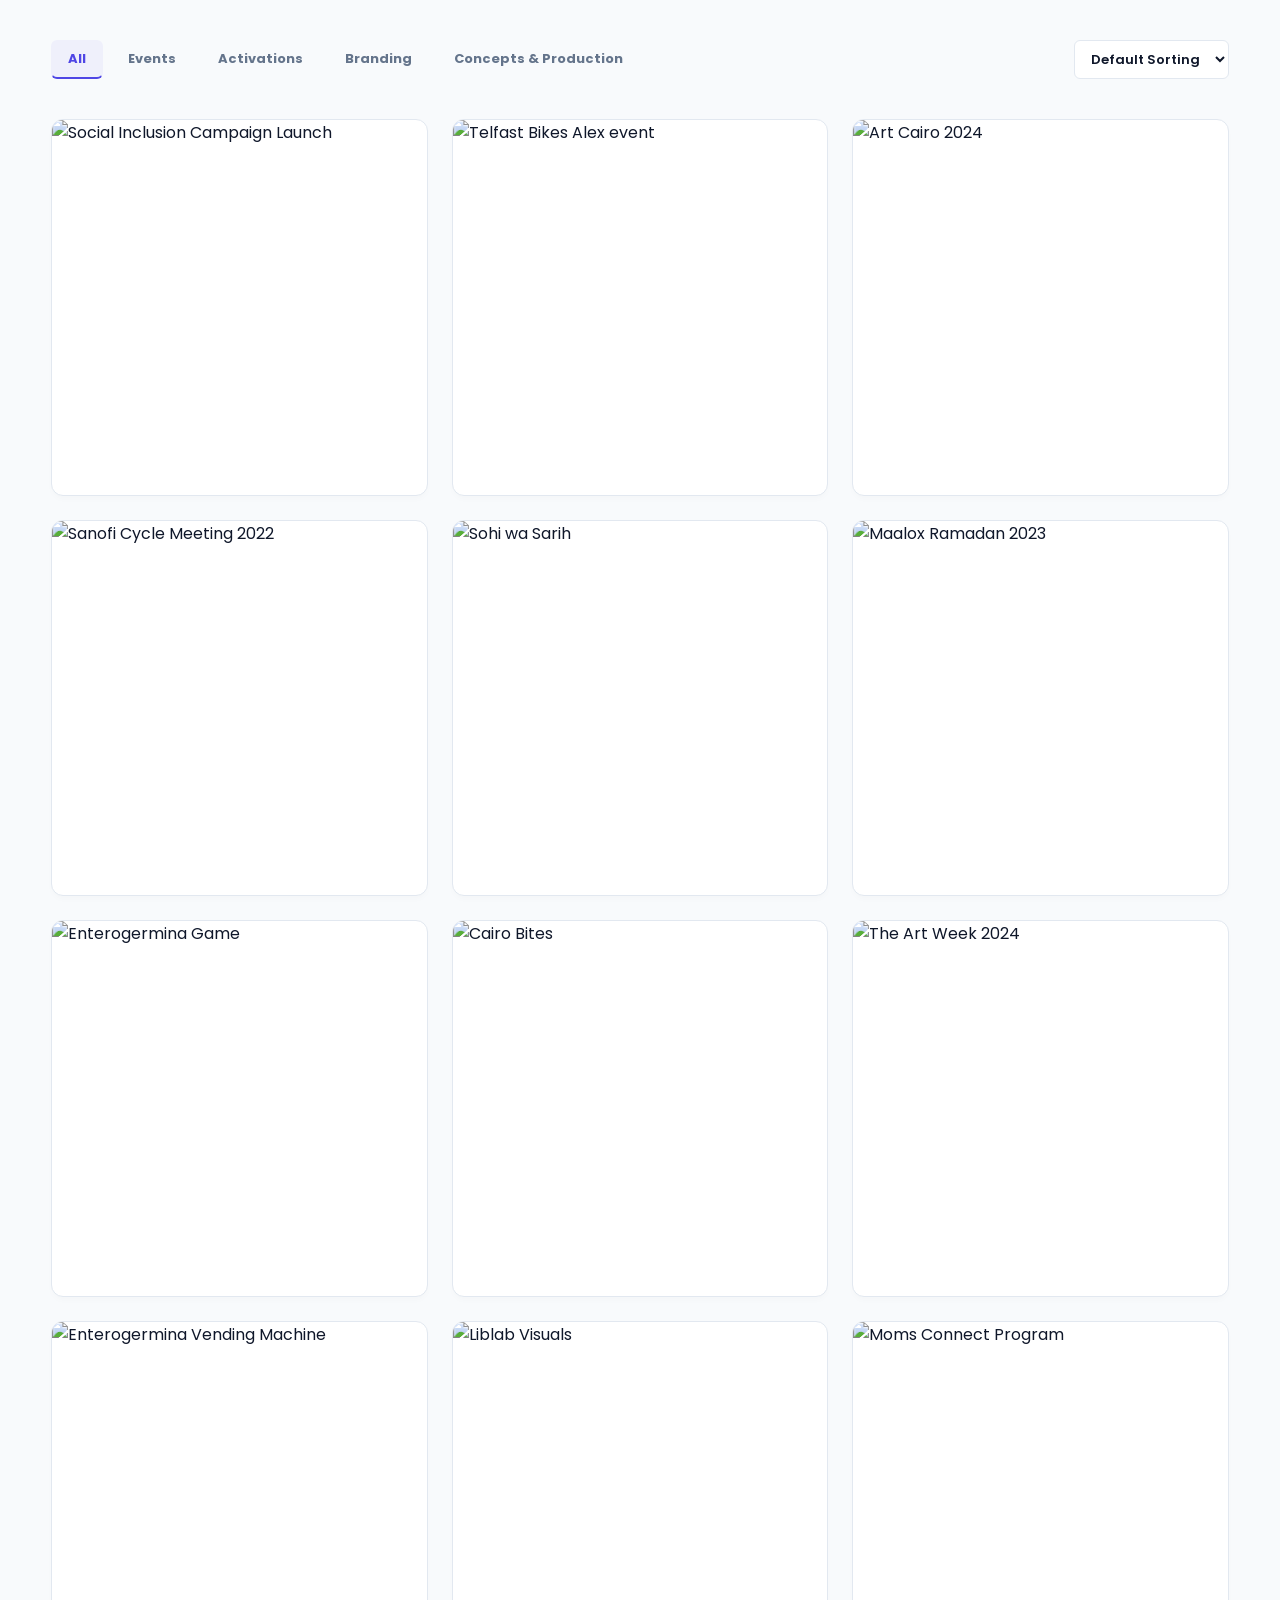
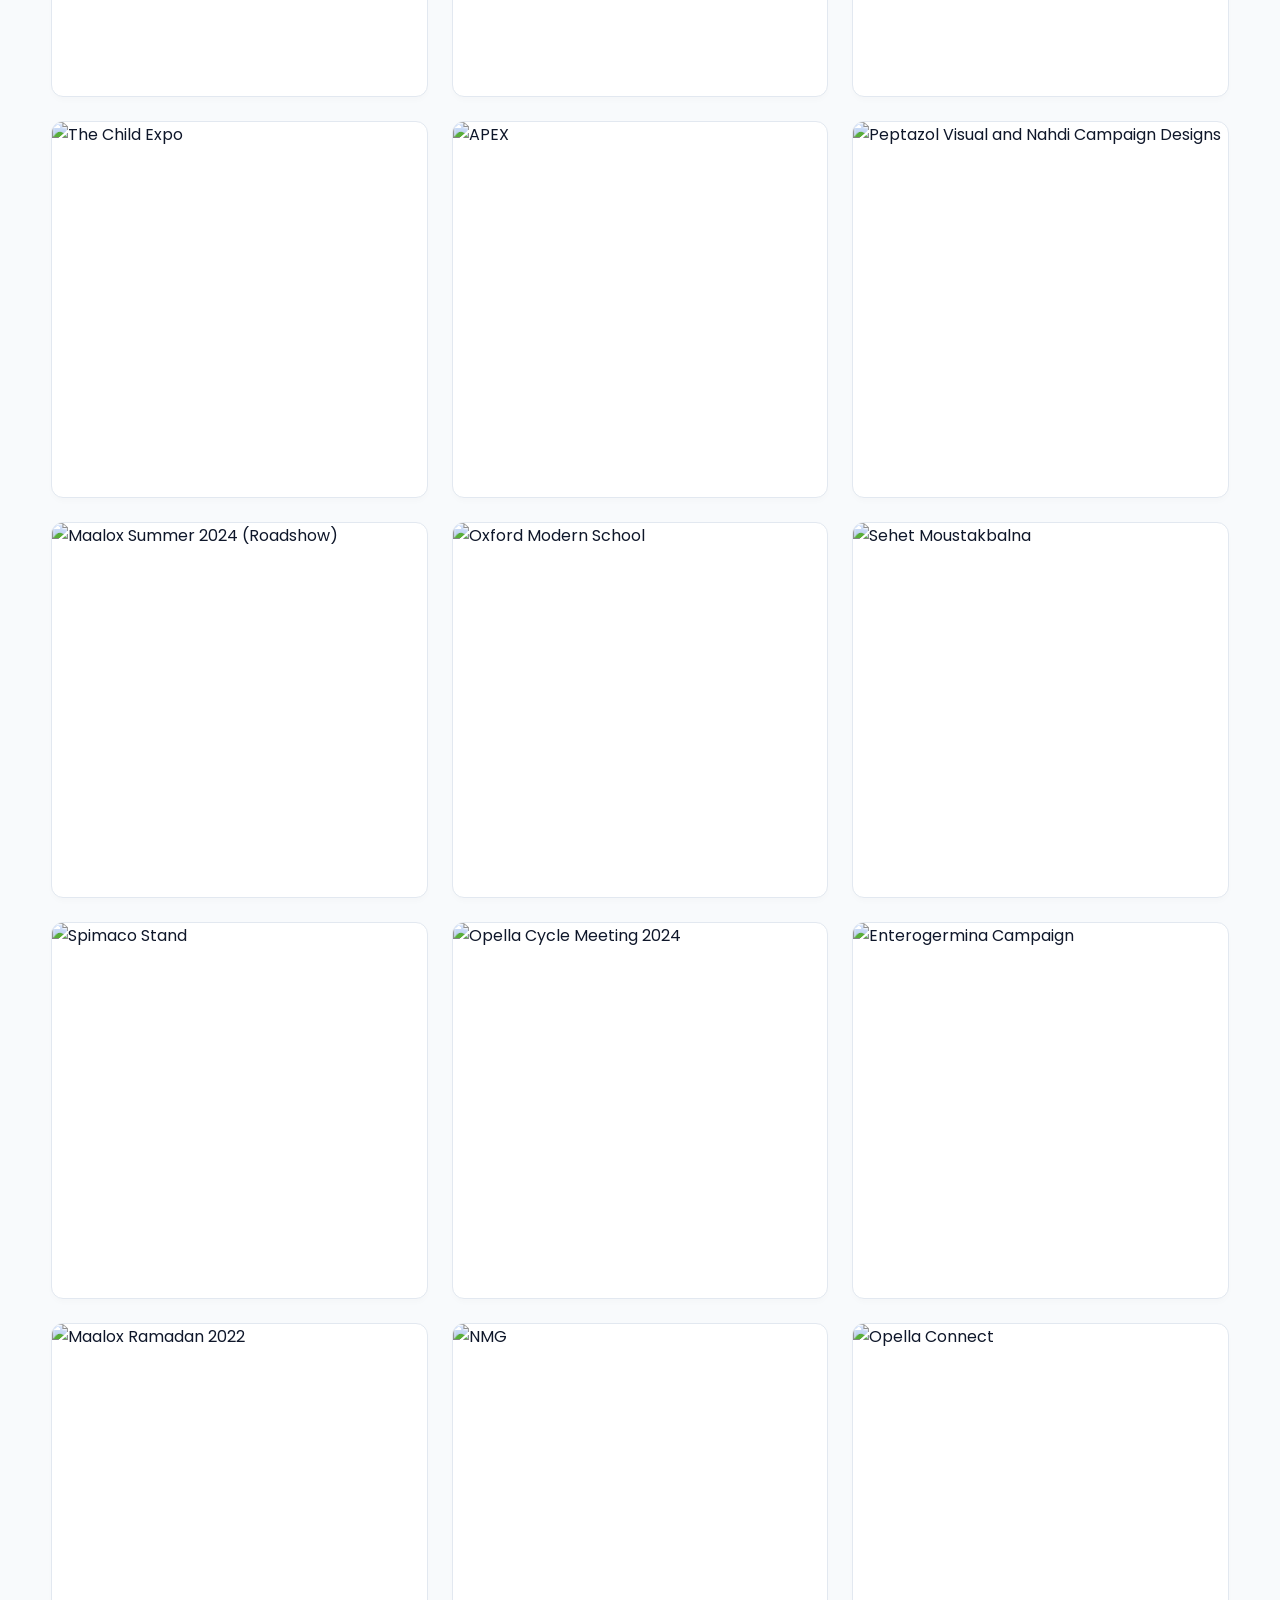
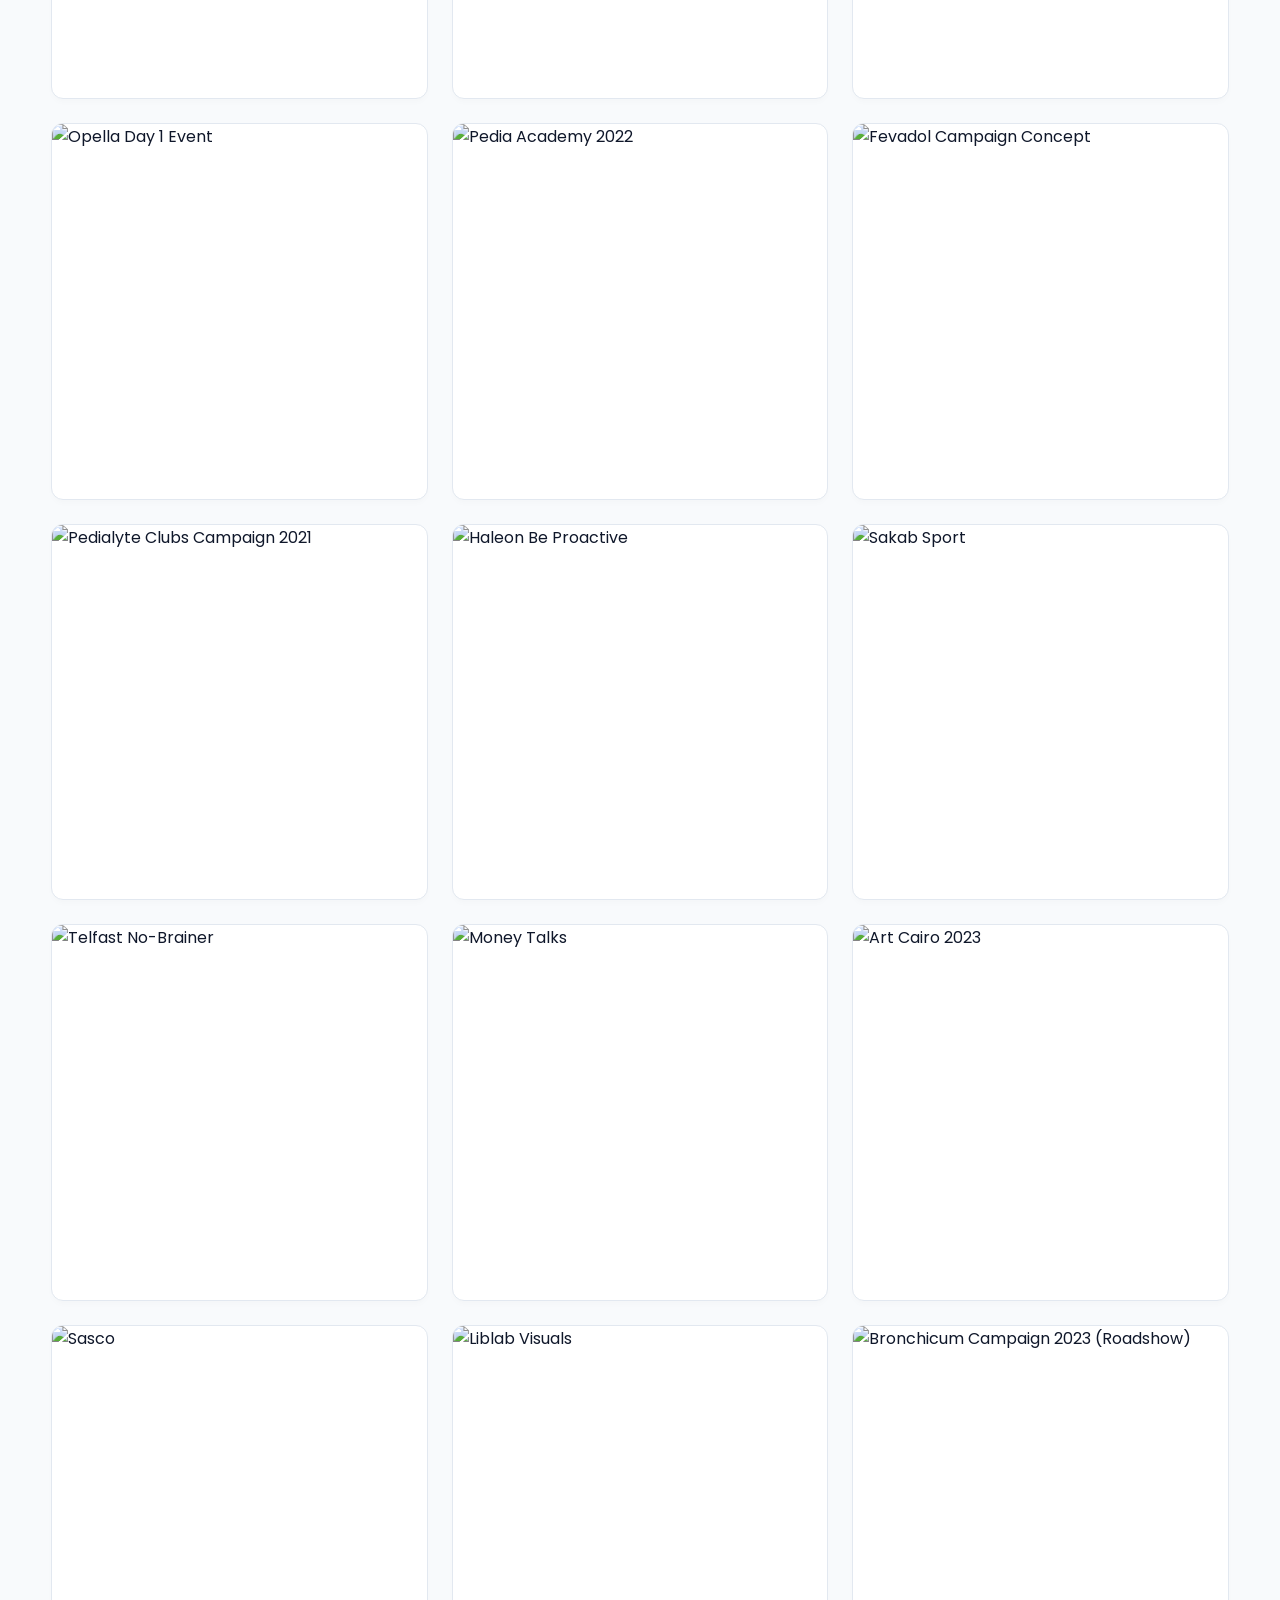
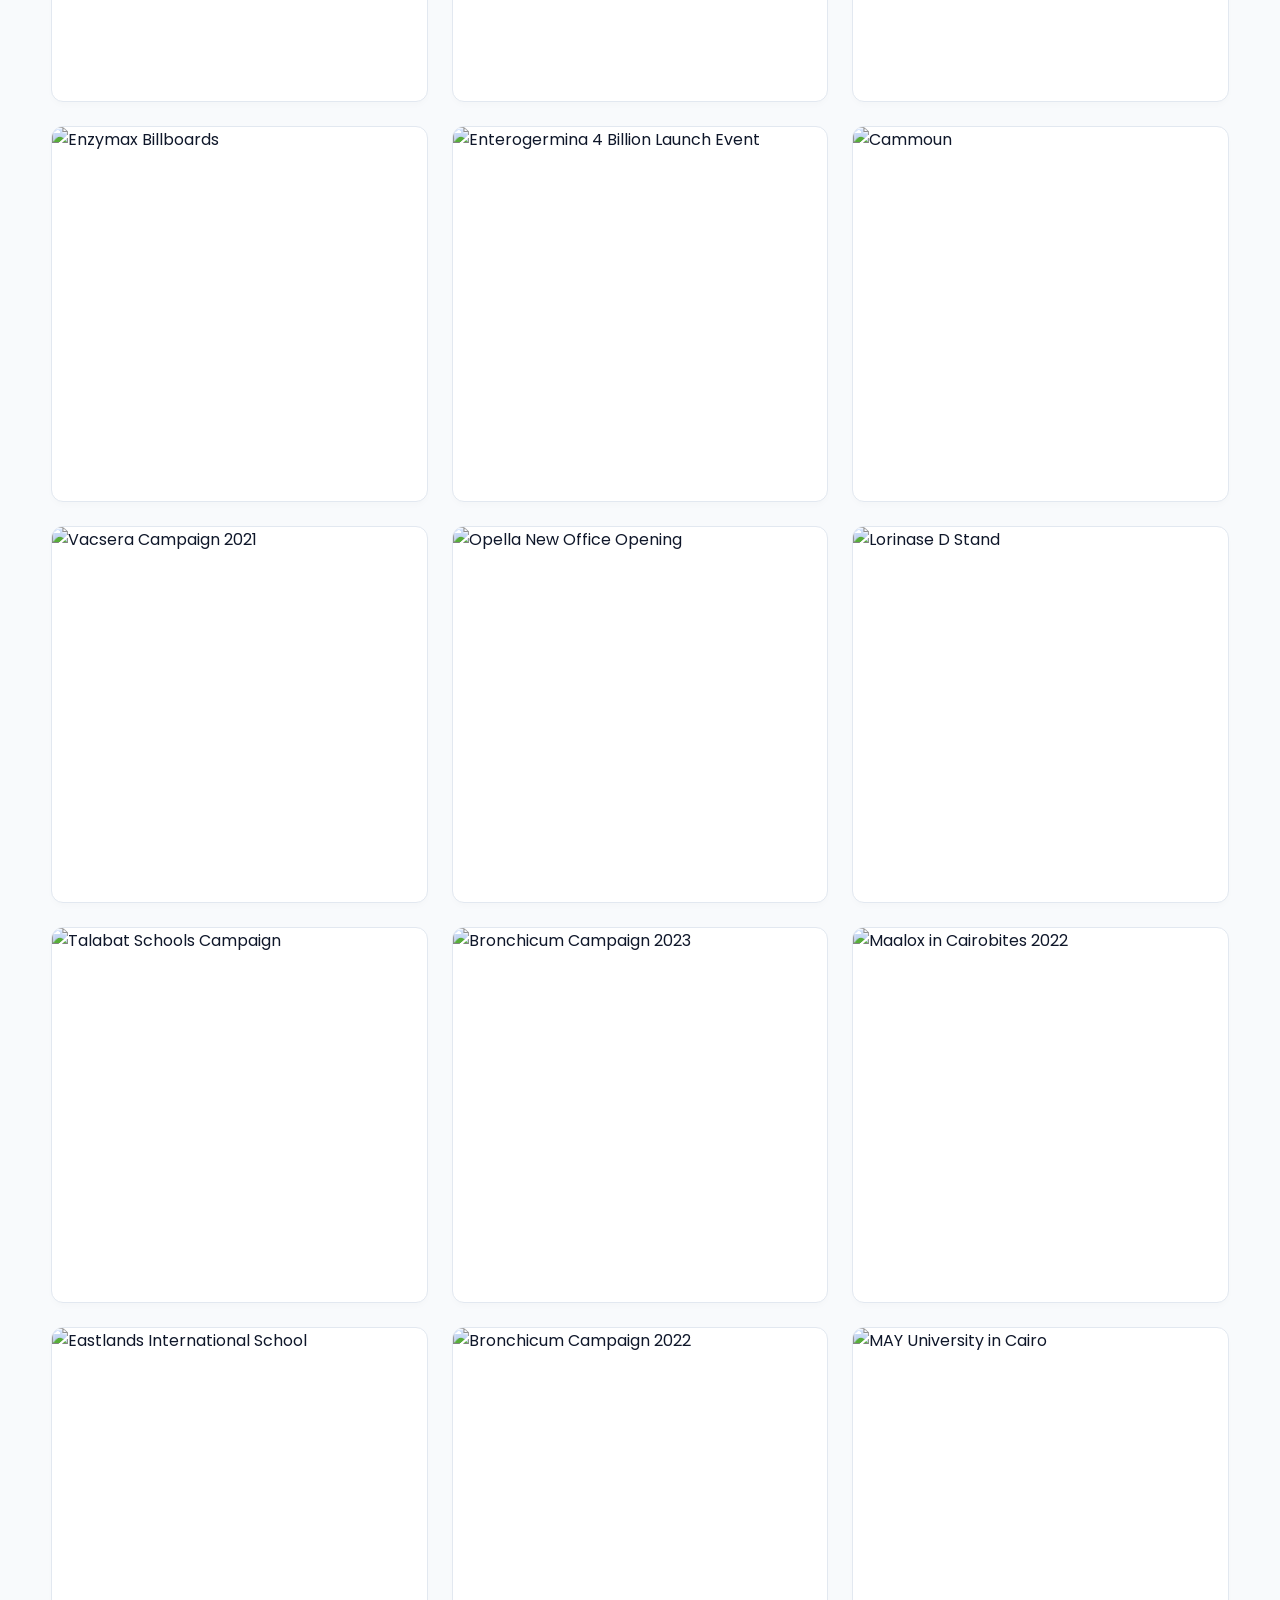
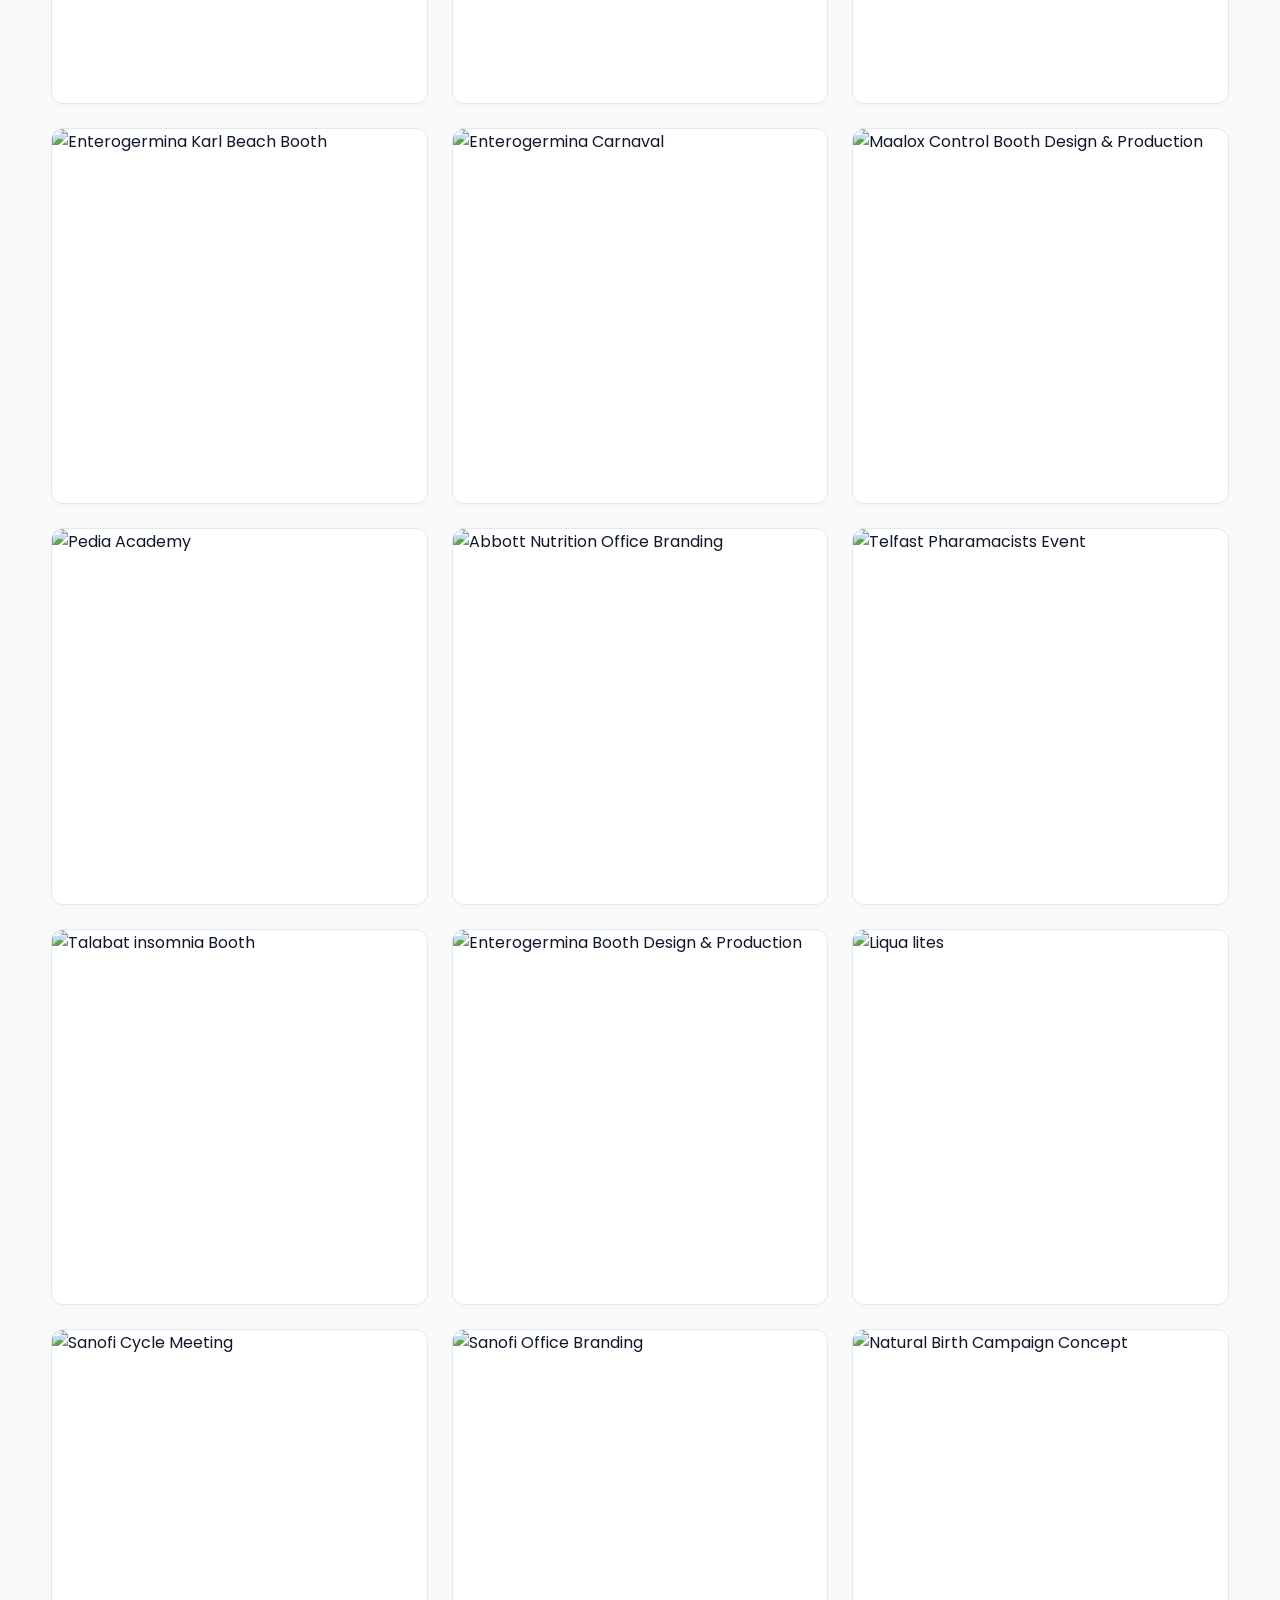
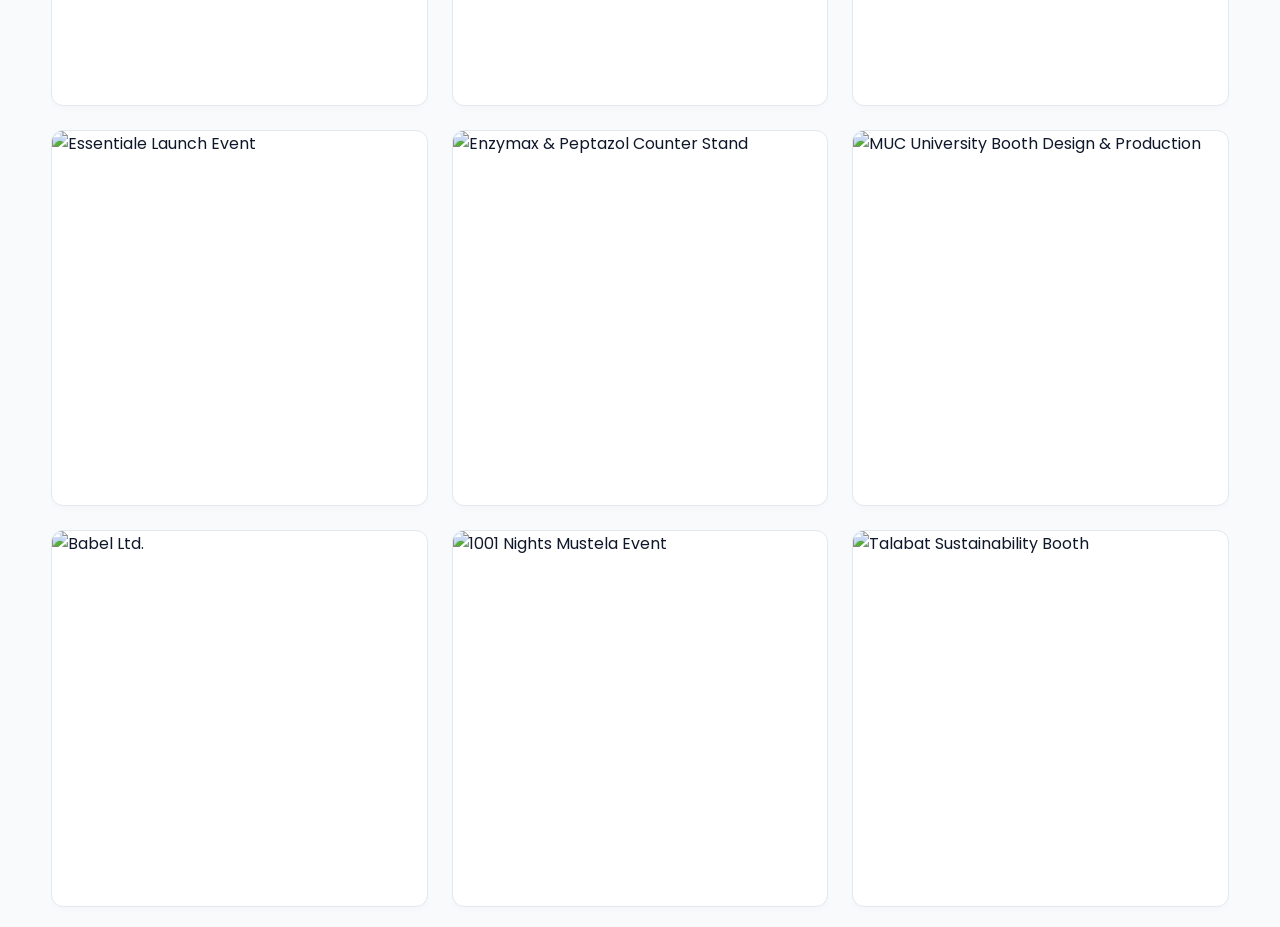
==== portfolio.html @ dce82d45 "first commit" ====
<!DOCTYPE html>
<html lang="en">
<head>
  <meta charset="UTF-8">
  <meta name="viewport" content="width=device-width, initial-scale=1.0">
  <title>Portfolio - Sirkil Agency</title>
  
  <!-- Google Fonts -->
  <link rel="preconnect" href="https://fonts.googleapis.com">
  <link rel="preconnect" href="https://fonts.gstatic.com" crossorigin>
  <link href="https://fonts.googleapis.com/css2?family=Poppins:wght@300;400;500;600;700;800;900&display=swap" rel="stylesheet">

  <style>
    :root {
      --primary: #4f46e5;       /* Indigo */
      --primary-hover: #4338ca;
      --accent: #d97706;        /* Amber */
      --bg-light: #f8fafc;      /* Soft light-gray background */
      --panel-light: #ffffff;   /* Pure white card backgrounds */
      --border-light: #e2e8f0;  /* Soft borders */
      --text-dark: #0f172a;     /* Deep slate text */
      --text-muted: #64748b;    /* Muted text */
      --transition: all 0.3s cubic-bezier(0.4, 0, 0.2, 1);
    }

    body {
      font-family: 'Poppins', sans-serif;
      background: var(--bg-light);
      color: var(--text-dark);
      margin: 0;
      padding: 20px 4%;
    }

    /* Header & Filters Layout */
    .portfolio-header {
      display: flex;
      justify-content: space-between;
      align-items: center;
      margin: 20px auto 40px;
      max-width: 1400px;
      gap: 20px;
    }

    .portfolio-tabs {
      display: flex;
      flex-wrap: wrap;
      gap: 8px;
    }

    .portfolio-tab {
      padding: 8px 16px;
      background: transparent;
      color: var(--text-muted);
      font-size: 13px;
      font-weight: 700;
      cursor: pointer;
      border-radius: 6px;
      border: 1px solid transparent;
      transition: var(--transition);
    }

    .portfolio-tab:hover {
      color: var(--text-dark);
      background-color: rgba(0, 0, 0, 0.02);
    }

    .portfolio-tab.active {
      color: var(--primary);
      background-color: rgba(79, 70, 229, 0.05);
      border-bottom: 2px solid var(--primary);
    }

    .filter-menu {
      padding: 8px 12px;
      border-radius: 6px;
      border: 1px solid var(--border-light);
      background-color: var(--panel-light);
      color: var(--text-dark);
      font-family: inherit;
      font-size: 13px;
      font-weight: 600;
      cursor: pointer;
      outline: none;
      transition: var(--transition);
    }

    .filter-menu:focus {
      border-color: var(--primary);
    }

    /* Responsive Grid Layout */
    .portfolio-grid {
      display: grid;
      grid-template-columns: repeat(auto-fill, minmax(320px, 1fr));
      gap: 24px;
      max-width: 1400px;
      margin: 0 auto;
    }

    /* Cards */
    .portfolio-item {
      position: relative;   
      background-color: var(--panel-light);
      border: 1px solid var(--border-light);
      border-radius: 12px;
      overflow: hidden;
      cursor: pointer;
      aspect-ratio: 1 / 1;
      box-shadow: 0 4px 6px -1px rgba(0, 0, 0, 0.02);
      transition: var(--transition);
    }

    .portfolio-item:hover {
      transform: translateY(-4px) scale(1.01);
      border-color: rgba(79, 70, 229, 0.3);
      box-shadow: 0 12px 24px -10px rgba(0, 0, 0, 0.08);
    }

    .portfolio-item img,
    .portfolio-item video {
      width: 100%;
      height: 100%;
      display: block;
      object-fit: cover; 
      transition: var(--transition);
    }

    .portfolio-item:hover img {
      transform: scale(1.06);
    }

    .portfolio-overlay {
      position: absolute;
      inset: 0;
      background: linear-gradient(to top, rgba(15, 23, 42, 0.85) 0%, rgba(15, 23, 42, 0.1) 60%, transparent 100%);
      color: #fff;
      padding: 24px;
      display: flex;
      flex-direction: column;
      justify-content: flex-end;
      opacity: 0;
      transition: var(--transition);
      z-index: 2;
      box-sizing: border-box;
    }

    .portfolio-item:hover .portfolio-overlay { 
      opacity: 1; 
    }

    .portfolio-title-text {
      font-size: 16px;
      font-weight: 700;
      margin: 0;
    }

    .portfolio-category-text {
      font-size: 10px;
      font-weight: 700;
      color: var(--accent);
      text-transform: uppercase;
      letter-spacing: 1px;
      margin-bottom: 4px;
    }

    /* Video Play Badge */
    .play-icon {
      position: absolute;
      top: 15px;
      right: 15px;
      background: rgba(255, 255, 255, 0.9);
      backdrop-filter: blur(4px);
      width: 32px;
      height: 32px;
      display: flex;
      align-items: center;
      justify-content: center;
      border-radius: 50%;
      cursor: pointer;
      z-index: 3;
      border: 1px solid var(--border-light);
      box-shadow: 0 4px 6px rgba(0, 0, 0, 0.05);
      color: var(--text-dark);
      font-size: 11px;
      transition: var(--transition);
    }

    .portfolio-item:hover .play-icon {
      background-color: var(--primary);
      color: white;
      border-color: var(--primary);
    }

    /* Error Message Panel */
    .error-panel {
      text-align: center;
      padding: 50px 20px;
      background: var(--panel-light);
      border: 1px solid var(--border-light);
      border-radius: 12px;
      max-width: 600px;
      margin: 40px auto;
      box-shadow: 0 4px 6px -1px rgba(0, 0, 0, 0.02);
    }

    .error-panel h3 {
      font-size: 18px;
      color: var(--text-dark);
      margin-bottom: 10px;
    }

    .error-panel p {
      font-size: 13.5px;
      color: var(--text-muted);
      line-height: 1.6;
    }

    /* Responsive Queries */
    @media (max-width: 768px) {
      .portfolio-header {
        flex-direction: column;
        align-items: flex-start;
        gap: 15px;
      }
      .portfolio-tabs {
        width: 100%;
      }
      .filter-menu {
        width: 100%;
      }
    }
  </style>
</head>
<body>

  <div id="app"></div>

  <!-- Load Local project.js relative to file (for both local and deployed states) -->
  <script src="project.js"></script>

  <script>
    const app = document.getElementById("app");
    const categories = ["All", "End to end Event Organization", "On Ground Activations", "Branding", "Concepts & Production"];

    // Safety check if project.js is successfully loaded
    if (typeof projectsData === 'undefined') {
      const errorDiv = document.createElement("div");
      errorDiv.className = "error-panel";
      errorDiv.innerHTML = `
        <h3>projectsData is missing</h3>
        <p>Could not locate the <code>project.js</code> file. Please make sure that <code>project.js</code> is in the same directory as this HTML file, or that it has been populated by the Admin Panel.</p>
      `;
      app.appendChild(errorDiv);
    } else {
      initializePortfolio();
    }

    function initializePortfolio() {
      // HEADER (Tabs + Filter)
      const header = document.createElement("div");
      header.className = "portfolio-header";
      app.appendChild(header);

      // Tabs container
      const tabsContainer = document.createElement("div");
      tabsContainer.className = "portfolio-tabs";
      header.appendChild(tabsContainer);

      // Filter Dropdown
      const filterSelect = document.createElement("select");
      filterSelect.className = "filter-menu";
      filterSelect.innerHTML = `
        <option value="default">Default Sorting</option>
        <option value="highest">Highest Rated</option>
        <option value="latest">Latest Projects</option>
      `;
      header.appendChild(filterSelect);

      // Grid
      const grid = document.createElement("div");
      grid.className = "portfolio-grid";
      app.appendChild(grid);

      // Render Tabs
      categories.forEach(cat => {
        const tab = document.createElement("div");
        tab.className = "portfolio-tab";
        // Shorten labels on tabs
        let label = cat;
        if (cat === "End to end Event Organization") label = "Events";
        if (cat === "Concepts & Production") label = "Concepts & Production";
        if (cat === "On Ground Activations") label = "Activations";
        
        tab.textContent = label;
        tab.onclick = () => filterProjects(cat);
        tabsContainer.appendChild(tab);
      });
      document.querySelectorAll(".portfolio-tab")[0].classList.add("active");

      // --- Helper to shuffle ---
      function shuffleArray(arr) {
        return arr
          .map(a => ({ sort: Math.random(), value: a }))
          .sort((a, b) => a.sort - b.sort)
          .map(a => a.value);
      }

      function getVideoUrl(p) {
        let videoUrl = p.videoUrl || p.video || p.videoURL || p.video_link || "";
        if (!videoUrl) return "";
        if (videoUrl.includes("github.com") && videoUrl.includes("/blob/")) {
          videoUrl = videoUrl
            .replace("github.com", "raw.githubusercontent.com")
            .replace("/blob/", "/");
        }
        return videoUrl;
      }

      function renderProjects(list) {
        grid.innerHTML = "";
        list.forEach(p => {
          const item = document.createElement("div");
          item.className = "portfolio-item";
          
          item.onclick = () => {
            const detailsUrl = `project-details.html?id=${p.id}`;
            // Opens in a new tab (Safest for Weebly iframes)
            window.open(detailsUrl, '_blank');
          };

          const hasVid = !!getVideoUrl(p) || !!p.hasVideo;

          item.innerHTML = `
            <img src="${p.thumbnail}" alt="${p.title}" loading="lazy">
            <div class="portfolio-overlay">
              <span class="portfolio-category-text">${p.category}</span>
              <h3 class="portfolio-title-text">${p.title}</h3>
            </div>
            ${hasVid ? '<div class="play-icon" title="Play Video">▶</div>' : ''}
          `;
          grid.appendChild(item);

          if (hasVid) {
            const playIcon = item.querySelector(".play-icon");
            playIcon.addEventListener("click", (e) => {
              e.stopPropagation();
              const primary = getVideoUrl(p);
              const candidates = [];
              if (primary) {
                candidates.push(primary);
                if (primary.includes("/Videos/")) candidates.push(primary.replace("/Videos/", "/videos/"));
                if (primary.includes("/videos/")) candidates.push(primary.replace("/videos/", "/Videos/"));
              }
              const video = document.createElement("video");
              video.setAttribute("controls", "");
              video.setAttribute("playsinline", "");
              video.setAttribute("autoplay", "");
              video.setAttribute("preload", "metadata");
              video.style.width = "100%";
              video.style.height = "100%";
              video.style.objectFit = "cover";
              video.crossOrigin = "anonymous";

              const source = document.createElement("source");
              source.type = "video/mp4";
              source.src = candidates.shift() || "";
              video.appendChild(source);

              const overlay = item.querySelector(".portfolio-overlay");

              item.innerHTML = "";
              item.appendChild(video);
              item.appendChild(overlay);

              const tryNext = () => {
                if (candidates.length) {
                  source.src = candidates.shift();
                  video.load();
                  video.play().catch(()=>{});
                } else {
                  item.innerHTML = `
                    <img src="${p.thumbnail}" alt="${p.title}">
                    <div class="portfolio-overlay">
                      <span class="portfolio-category-text">${p.category}</span>
                      <h3 class="portfolio-title-text">${p.title}</h3>
                    </div>
                  `;
                }
              };

              video.addEventListener("error", tryNext, { once: false });
              video.play().catch(() => {});
            });
          }
        });
      }

      // --- Filtering ---
      window.filterProjects = function(category) {
        document.querySelectorAll(".portfolio-tab").forEach(t => t.classList.remove("active"));
        
        // Match tab by short or long category name
        const tabs = document.querySelectorAll(".portfolio-tab");
        tabs.forEach(t => {
          const txt = t.textContent;
          if (
            (txt === "Events" && category === "End to end Event Organization") ||
            (txt === "Concepts & Production" && category === "Concepts & Production") ||
            (txt === "Activations" && category === "On Ground Activations") ||
            (txt === "Branding" && category === "Branding") ||
            (txt === "All" && category === "All")
          ) {
            t.classList.add("active");
          }
        });

        let list = category === "All"
          ? [...projectsData]
          : projectsData.filter(p => p.category === category);

        // Apply filter select
        const filterType = filterSelect.value;

        if (filterType === "highest") {
          list = [...list].sort((a, b) => (b.rating || 0) - (a.rating || 0));
        } else if (filterType === "latest") {
          list = [...list].sort((a, b) => new Date(b.date || 0) - new Date(a.date || 0));
        } else {
          list = shuffleArray(list);
        }

        renderProjects(list);
      }

      // Re-filter when dropdown changes
      filterSelect.addEventListener("change", () => {
        const activeTab = document.querySelector(".portfolio-tab.active").textContent;
        let mappedCat = activeTab;
        if (activeTab === "Events") mappedCat = "End to end Event Organization";
        if (activeTab === "Activations") mappedCat = "On Ground Activations";
        filterProjects(mappedCat);
      });

      // Initially render all projects
      filterProjects("All");
    }
  </script>
</body>
</html>
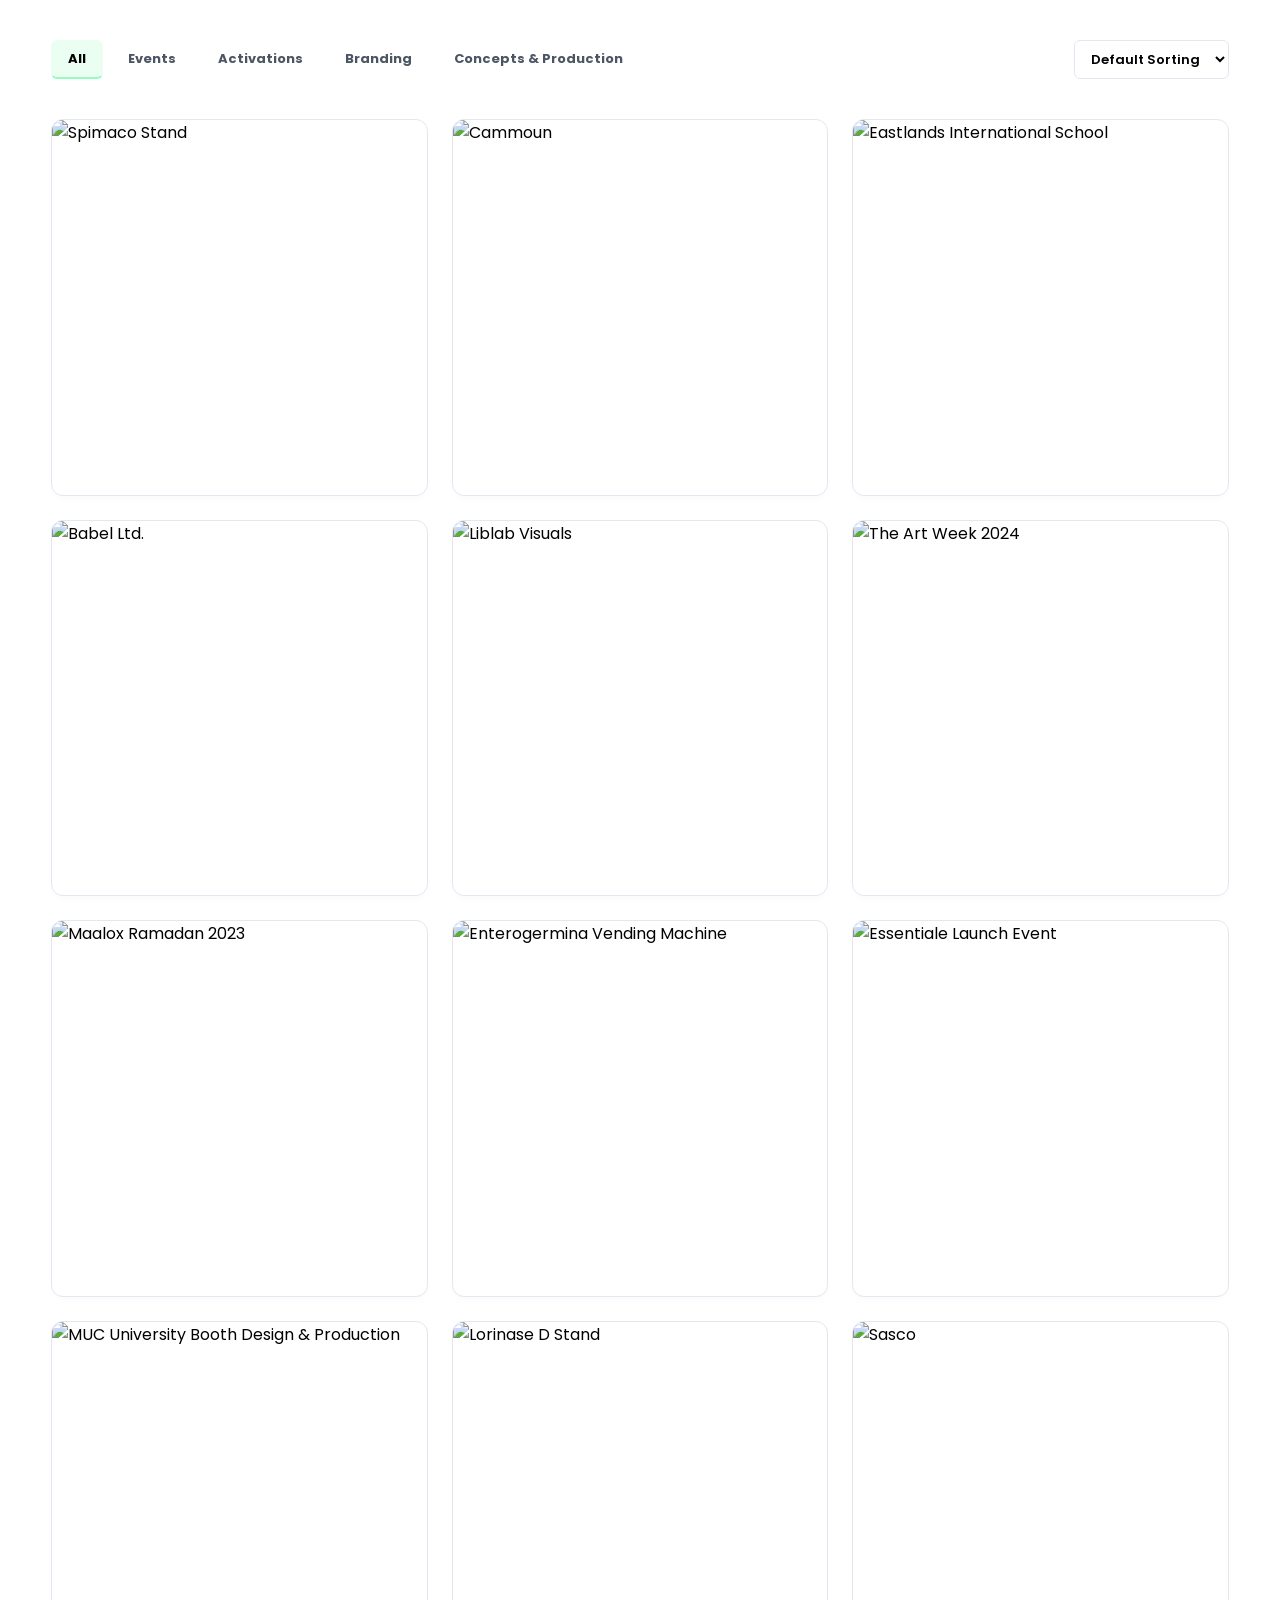
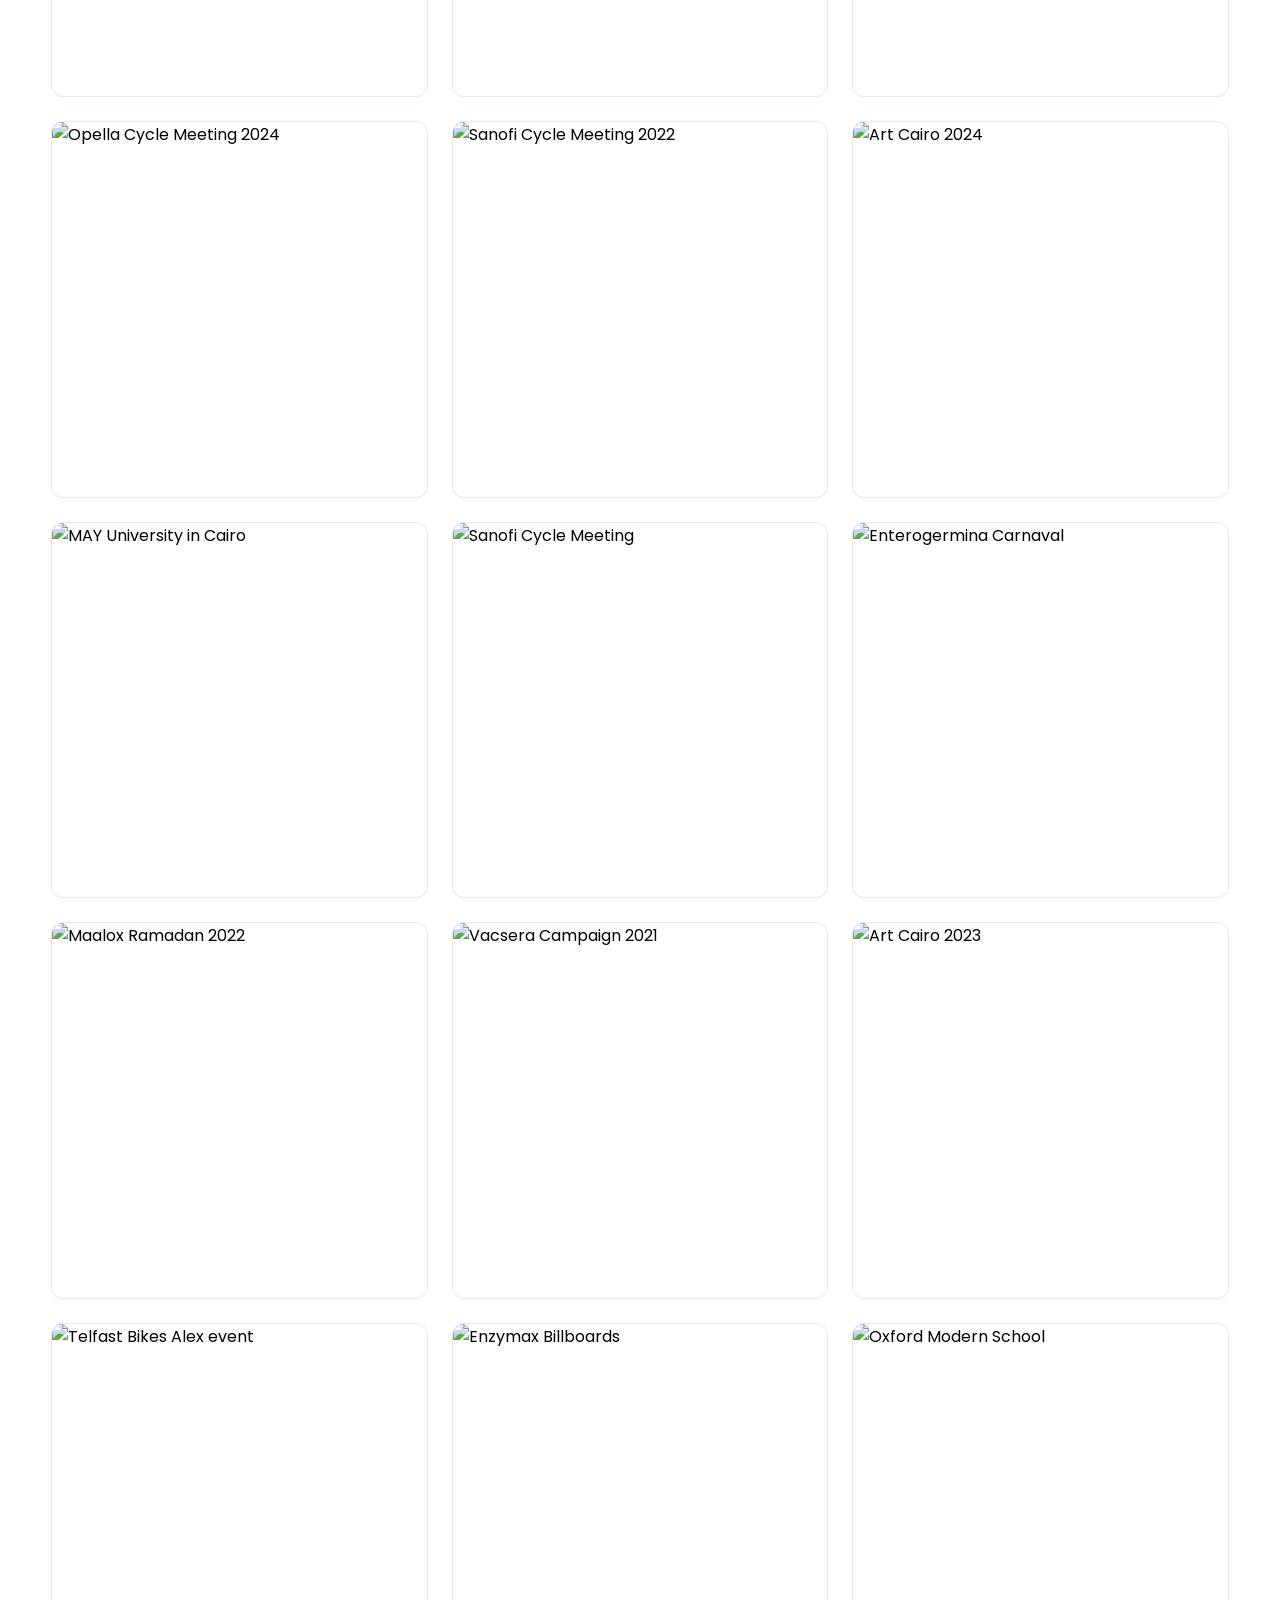
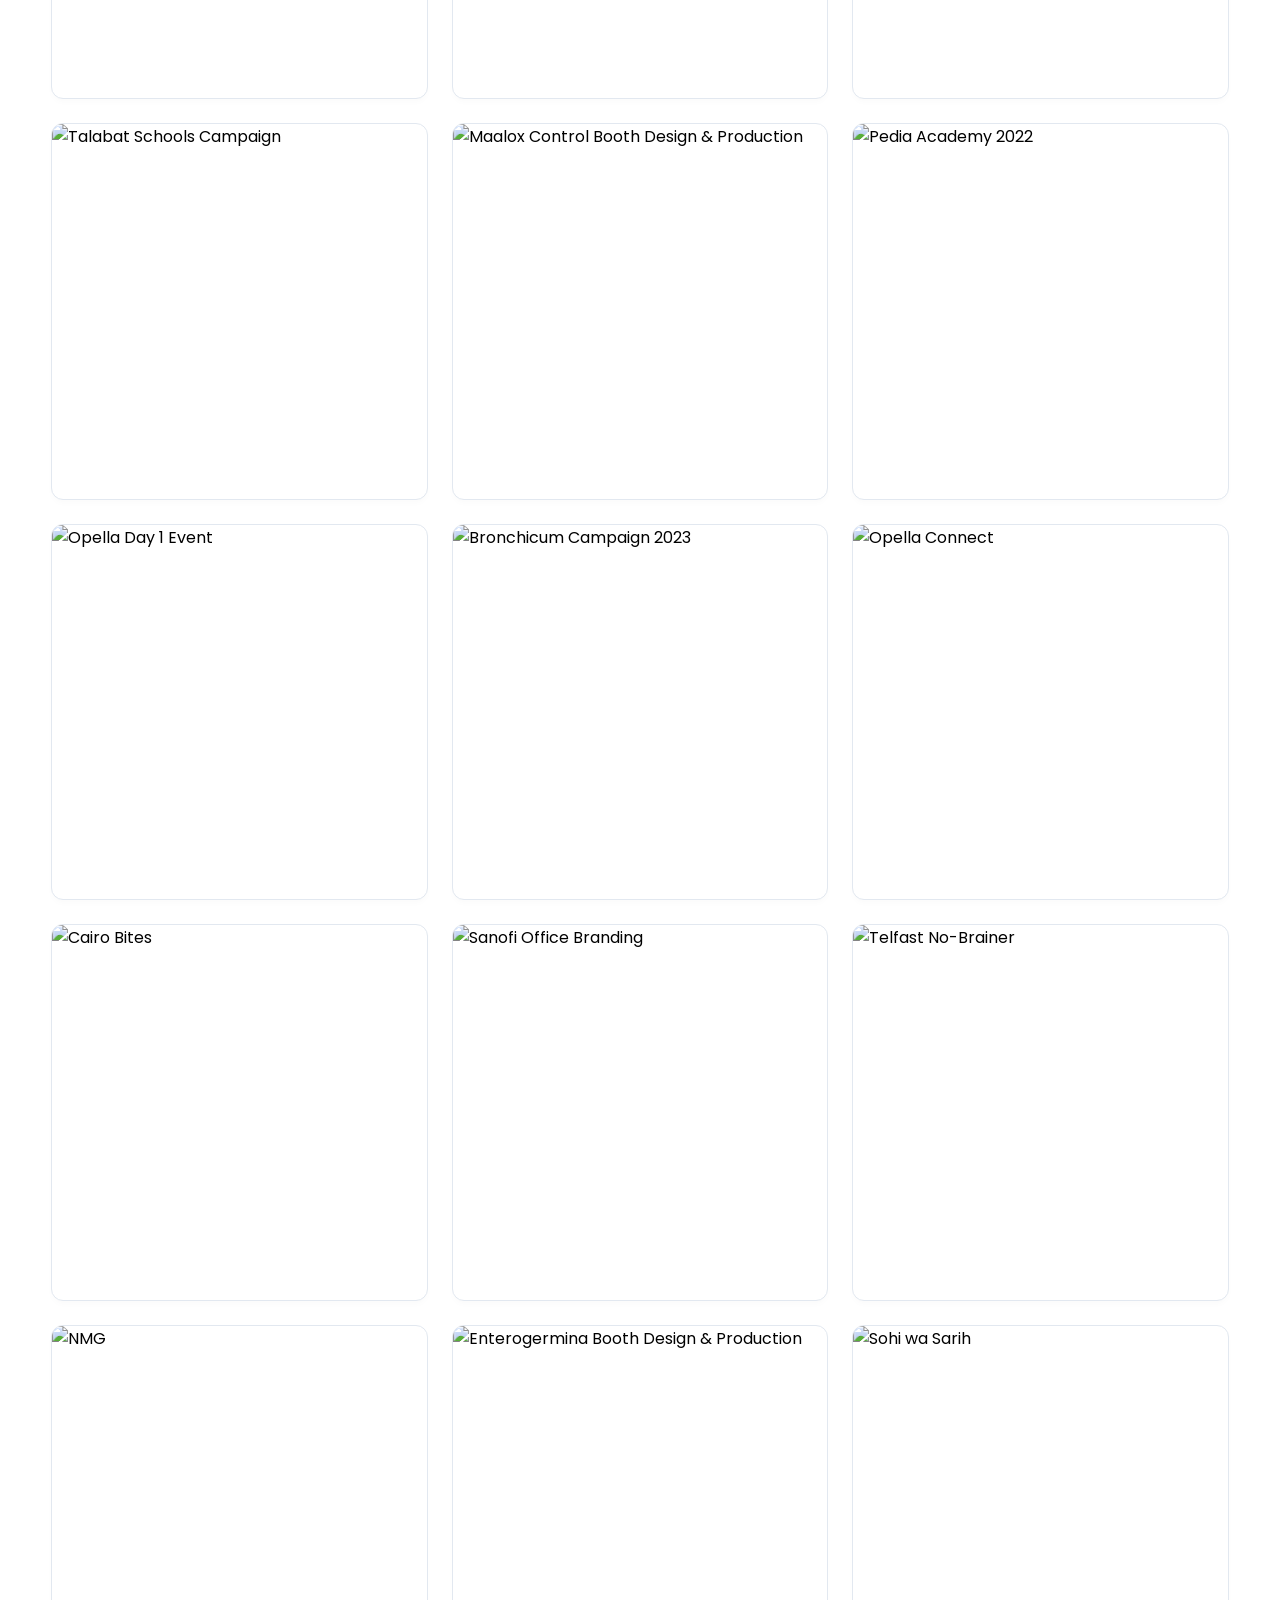
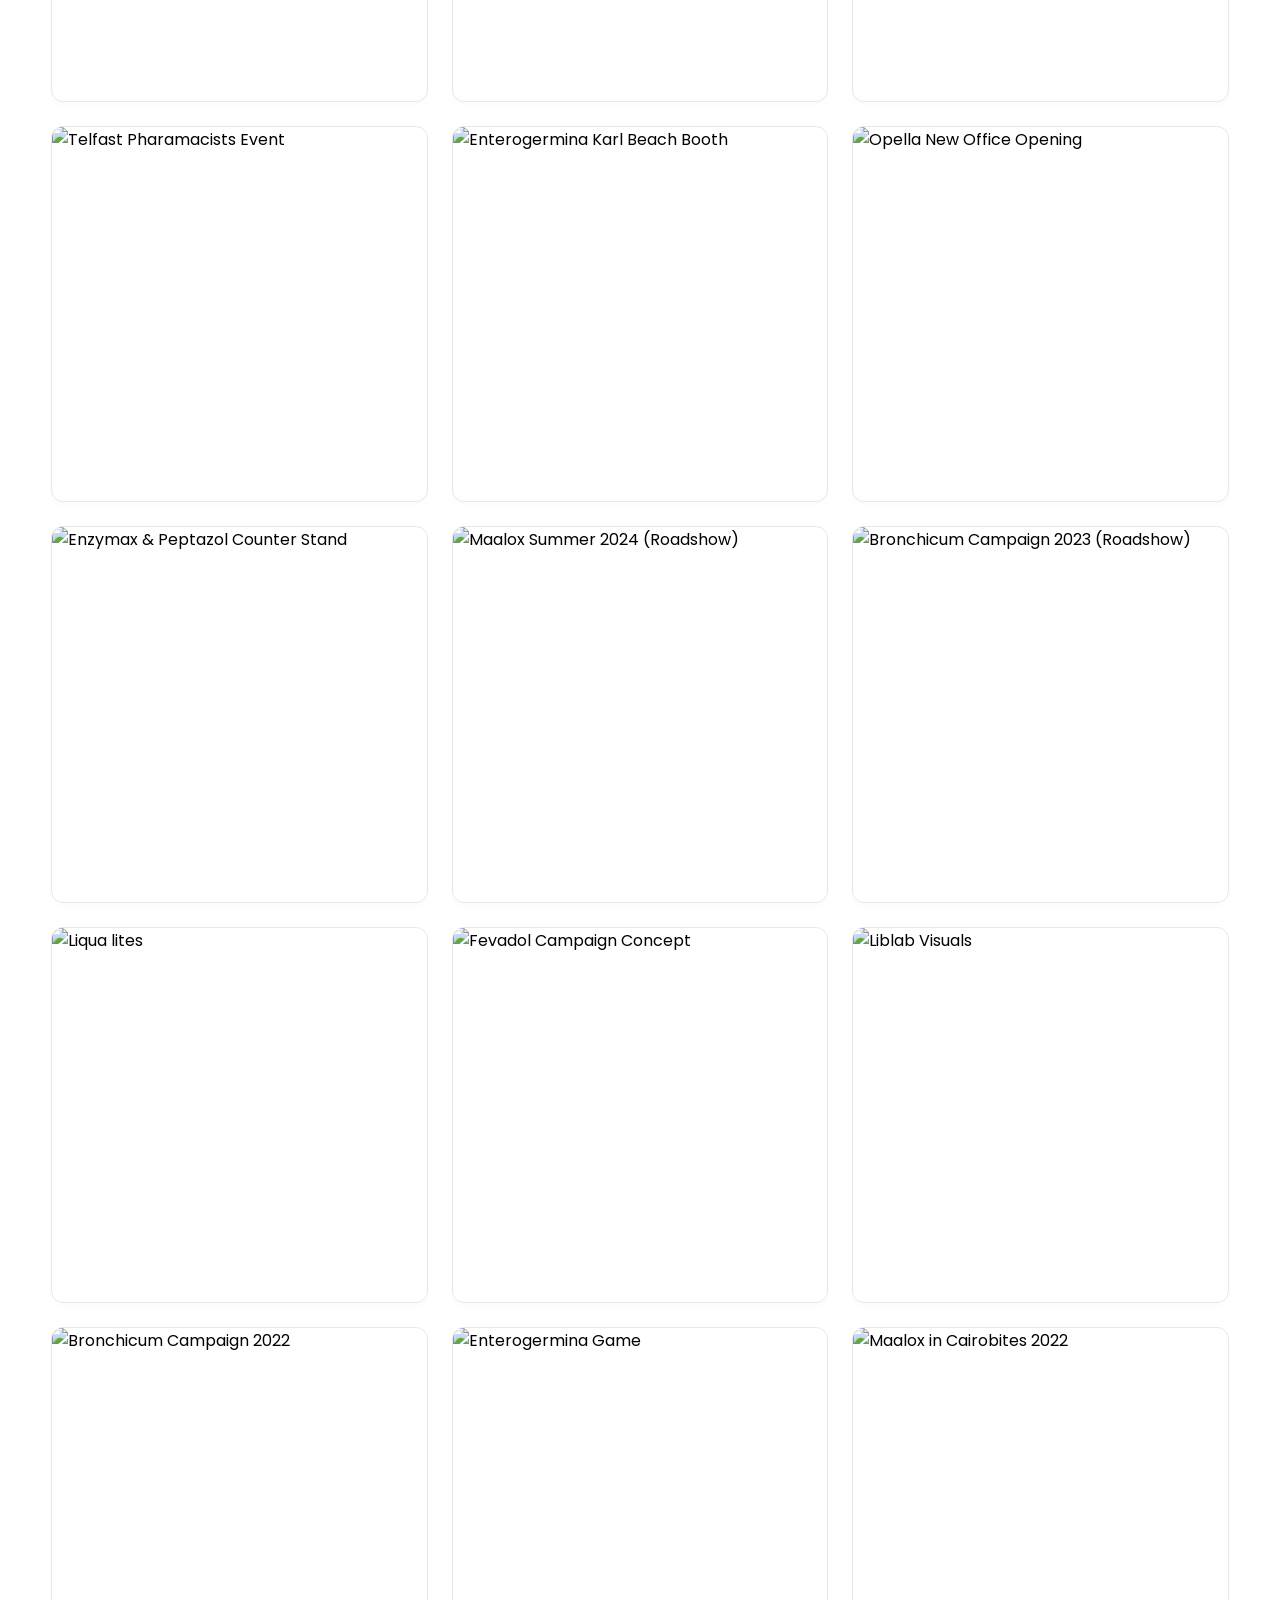
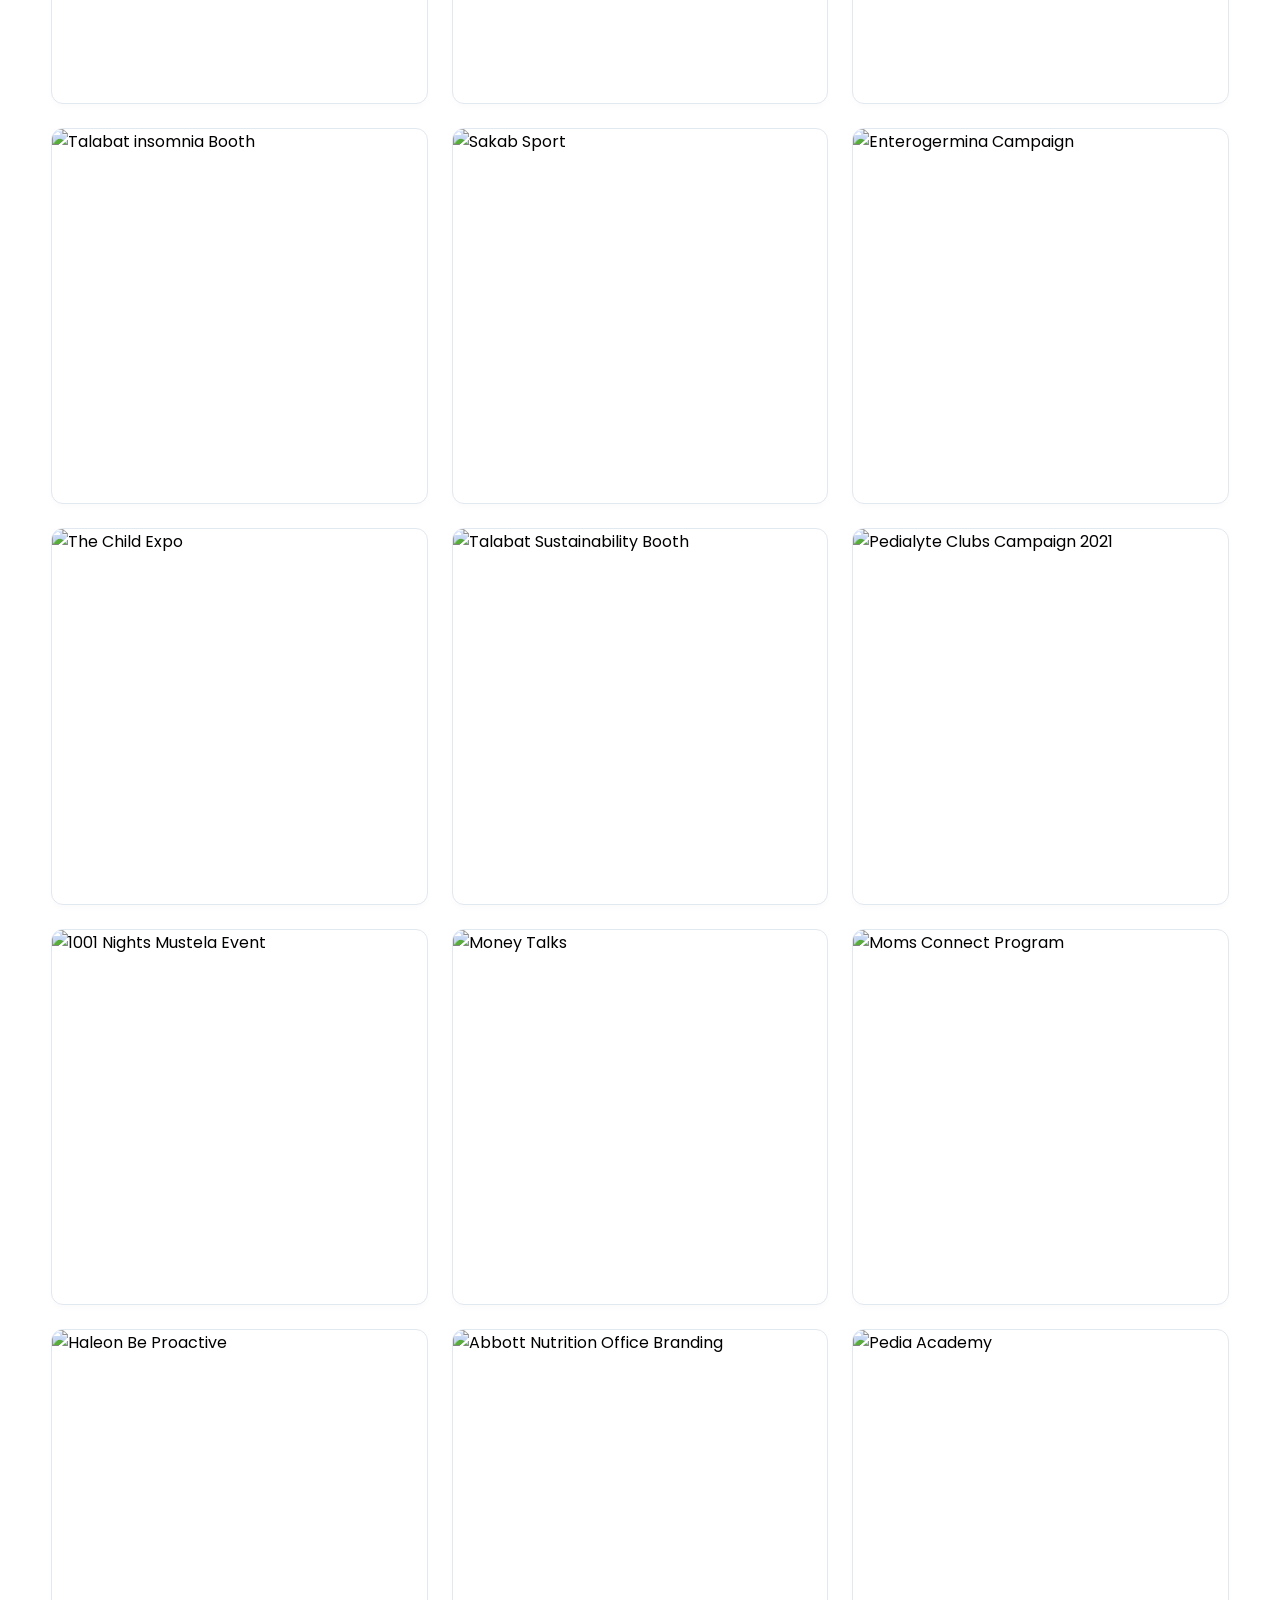
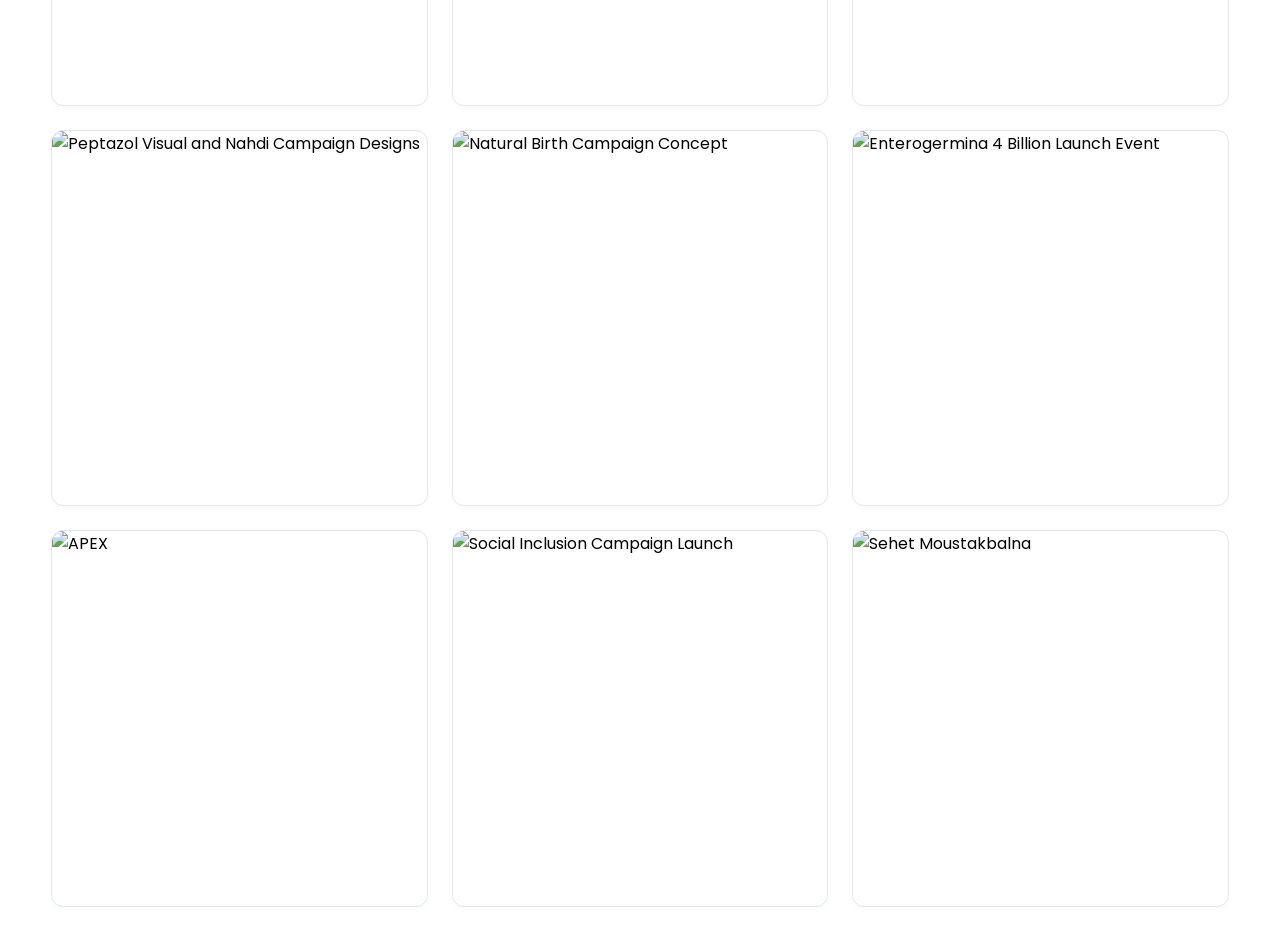
==== commit b84deb0a: "Changes in colors." ====
--- a/portfolio.html
+++ b/portfolio.html
@@ -12,14 +12,14 @@
 
   <style>
     :root {
-      --primary: #4f46e5;       /* Indigo */
-      --primary-hover: #4338ca;
-      --accent: #d97706;        /* Amber */
-      --bg-light: #f8fafc;      /* Soft light-gray background */
+      --primary: #97fbbf;       /* Sirkil Mint Green */
+      --primary-hover: #7ae2aa; /* Slightly darker Mint Green for hover states */
+      --accent: #97fbbf;        /* Mint Green Accent */
+      --bg-light: #ffffff;      /* Pure white background */
       --panel-light: #ffffff;   /* Pure white card backgrounds */
       --border-light: #e2e8f0;  /* Soft borders */
-      --text-dark: #0f172a;     /* Deep slate text */
-      --text-muted: #64748b;    /* Muted text */
+      --text-dark: #000000;     /* Deep black text */
+      --text-muted: #4b5563;    /* Dark slate/gray text for readability */
       --transition: all 0.3s cubic-bezier(0.4, 0, 0.2, 1);
     }
 
@@ -65,8 +65,8 @@
     }
 
     .portfolio-tab.active {
-      color: var(--primary);
-      background-color: rgba(79, 70, 229, 0.05);
+      color: var(--text-dark);
+      background-color: rgba(151, 251, 191, 0.2);
       border-bottom: 2px solid var(--primary);
     }
 
@@ -112,7 +112,7 @@
 
     .portfolio-item:hover {
       transform: translateY(-4px) scale(1.01);
-      border-color: rgba(79, 70, 229, 0.3);
+      border-color: var(--primary);
       box-shadow: 0 12px 24px -10px rgba(0, 0, 0, 0.08);
     }
 
@@ -187,7 +187,7 @@
 
     .portfolio-item:hover .play-icon {
       background-color: var(--primary);
-      color: white;
+      color: var(--text-dark);
       border-color: var(--primary);
     }
 
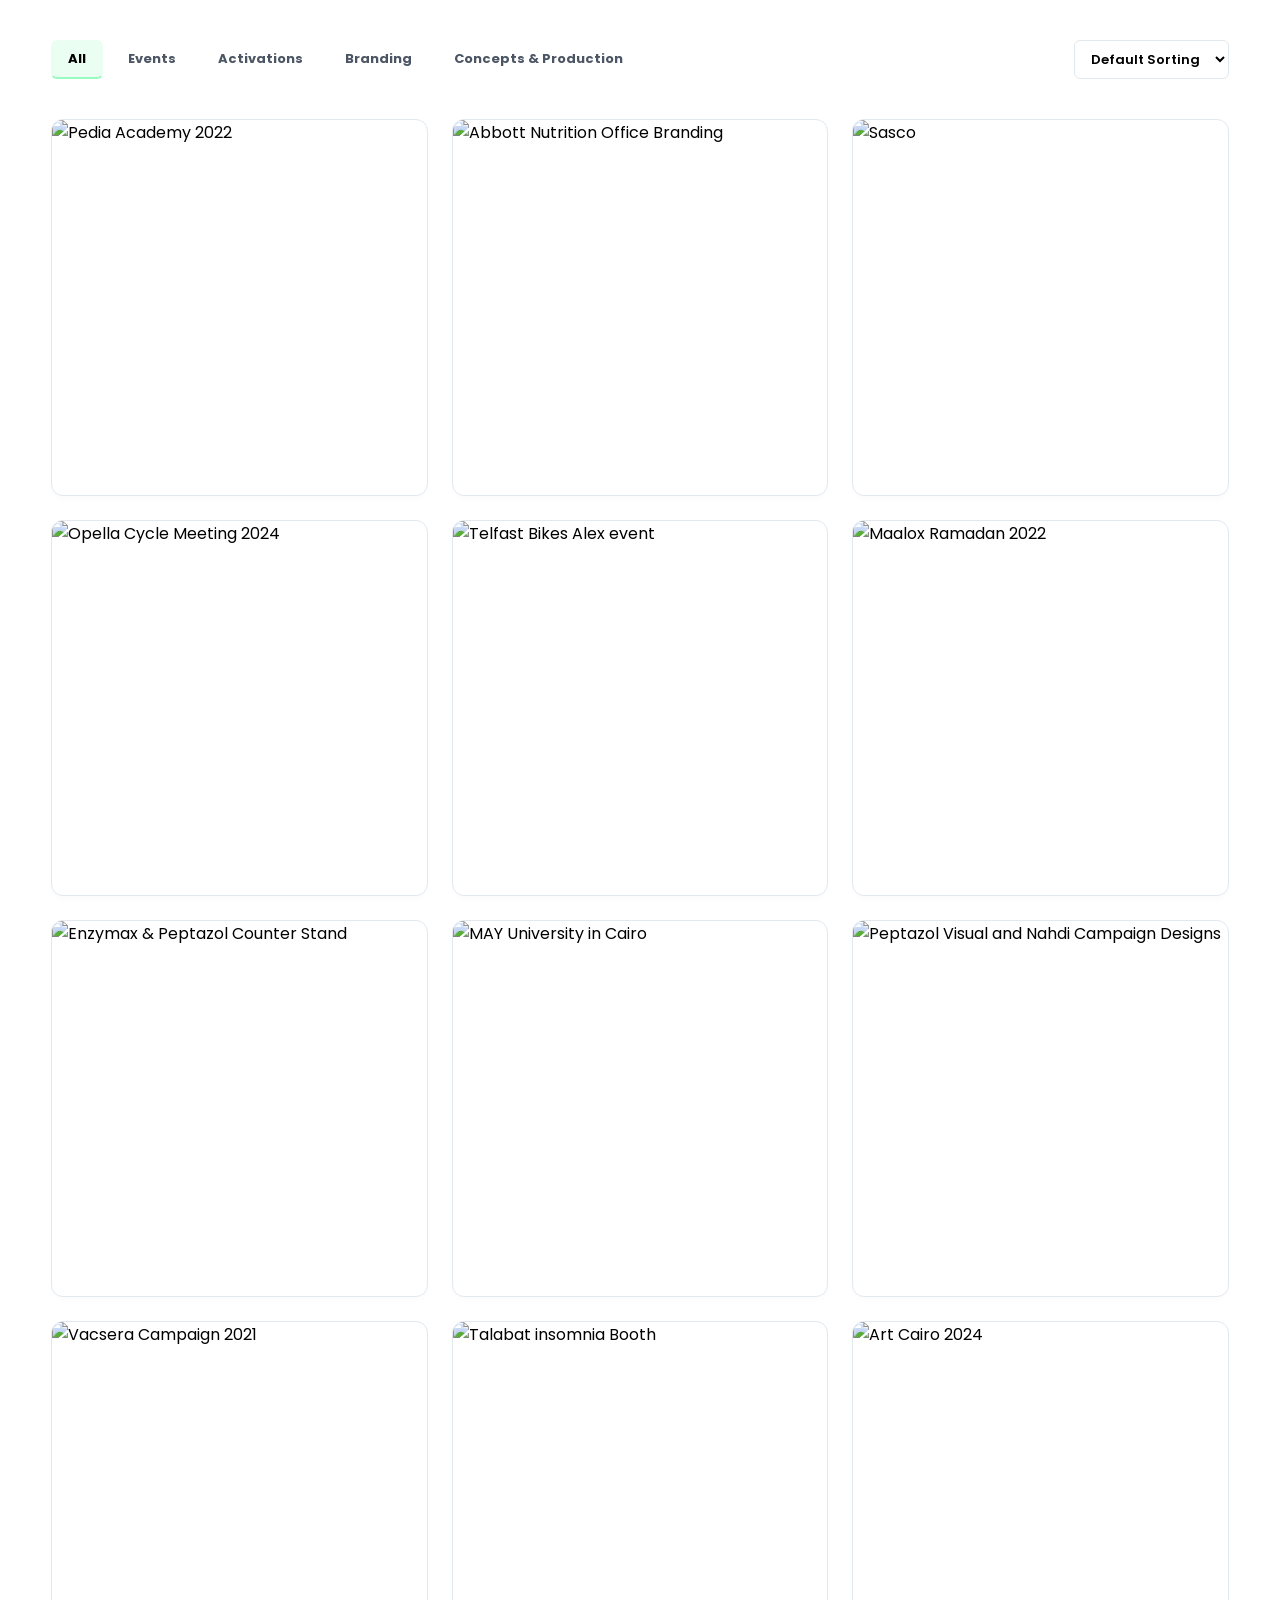
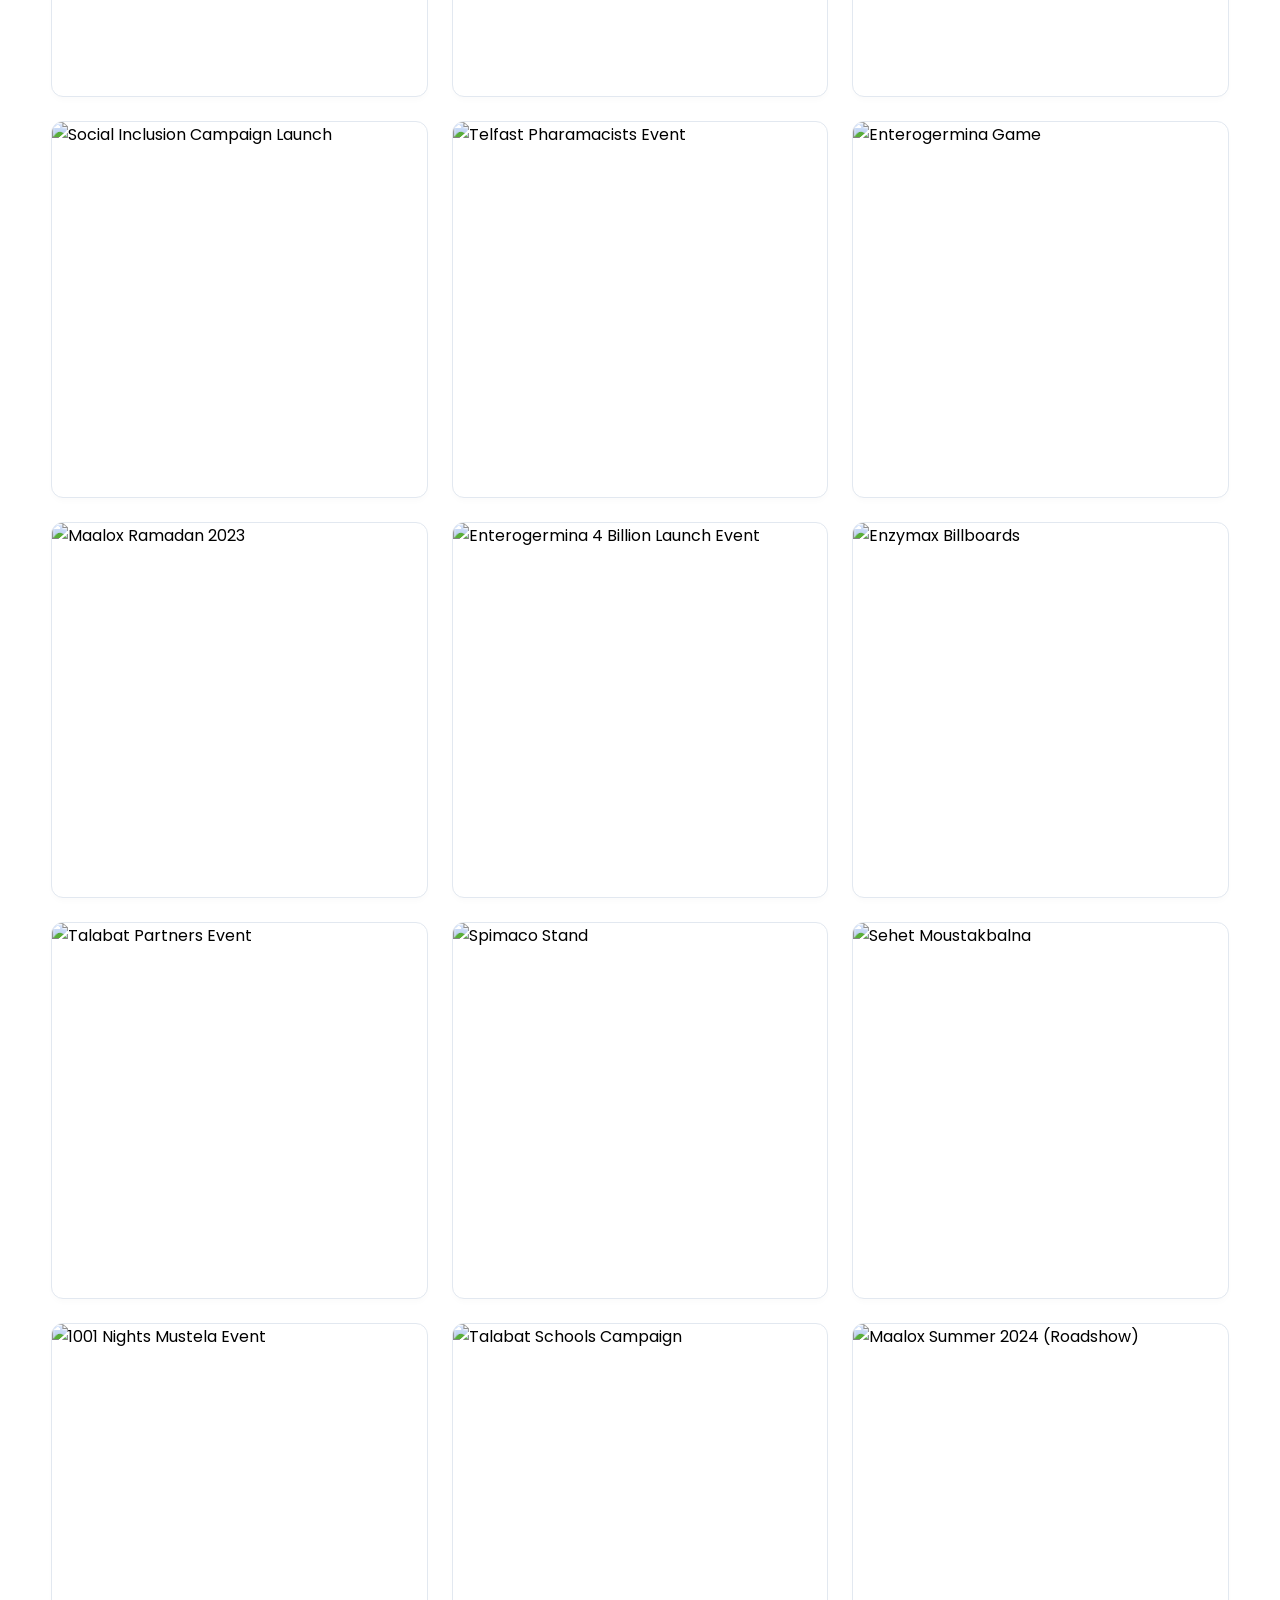
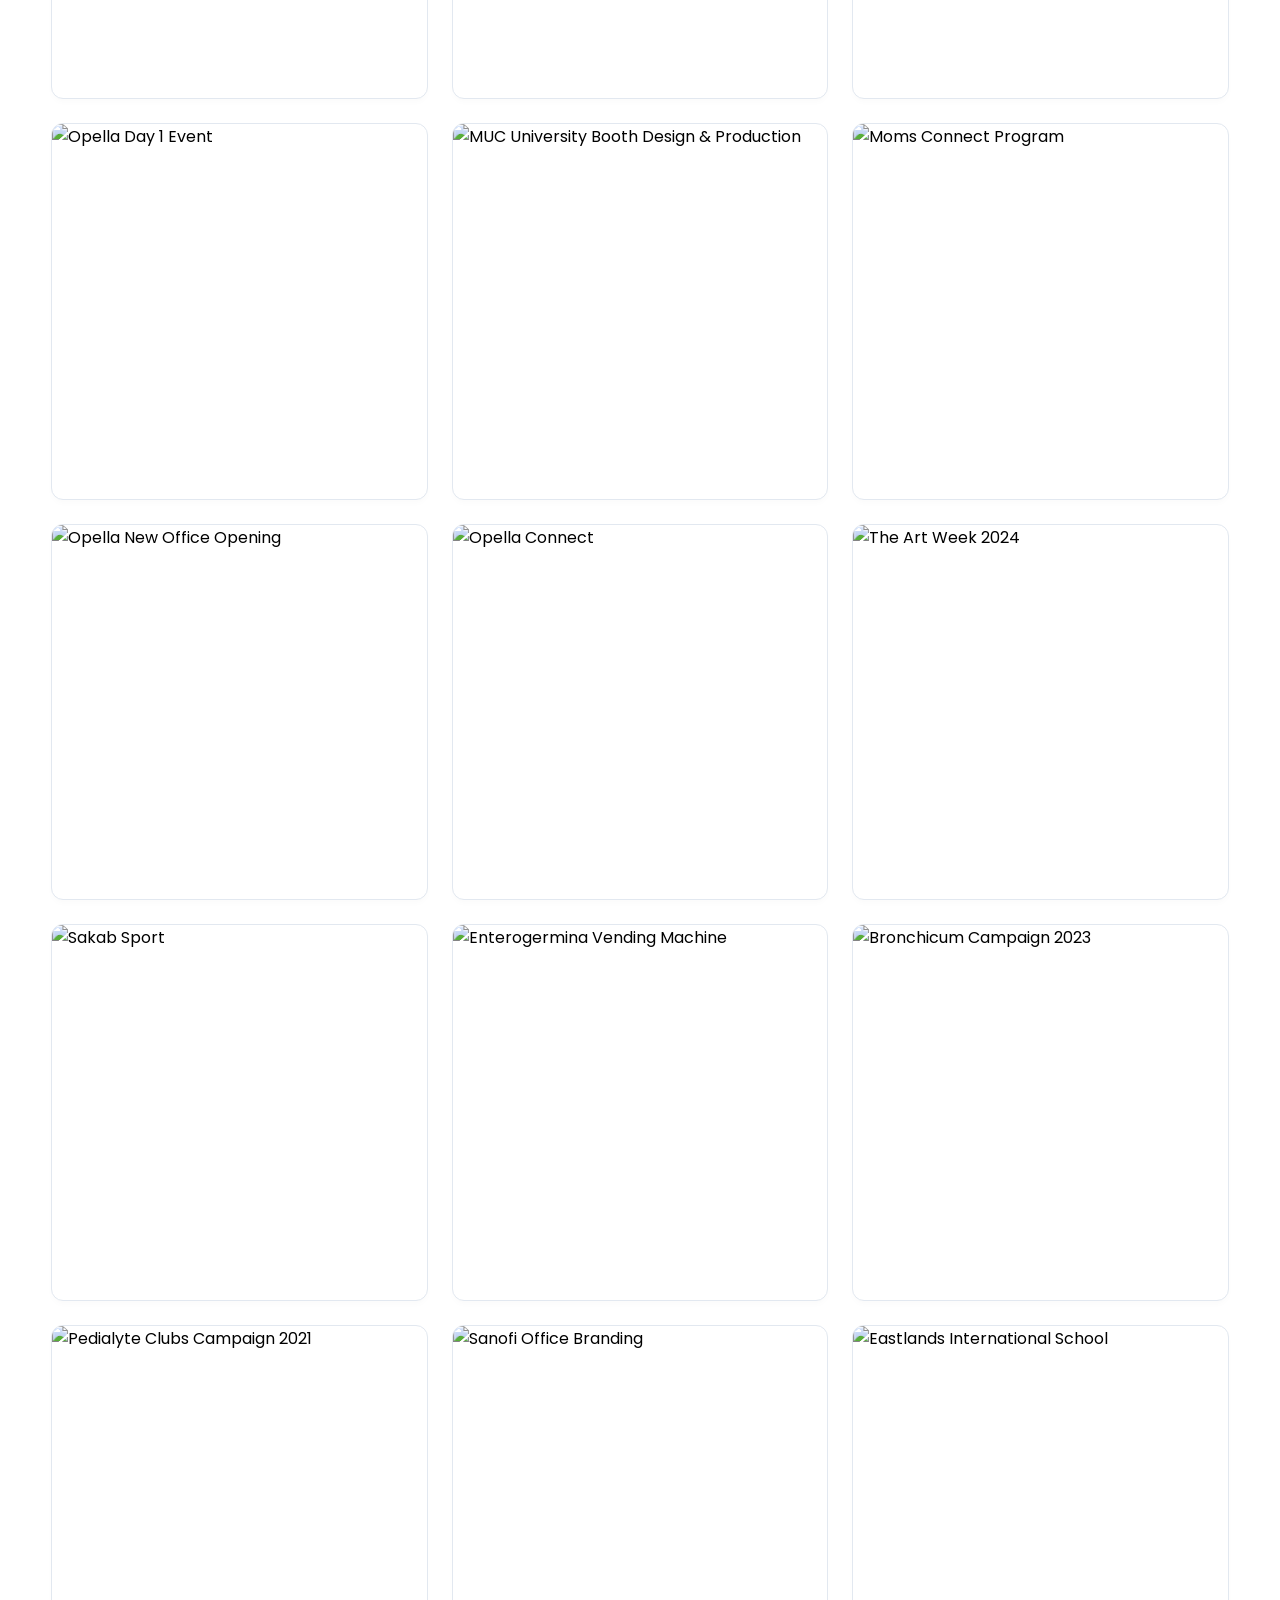
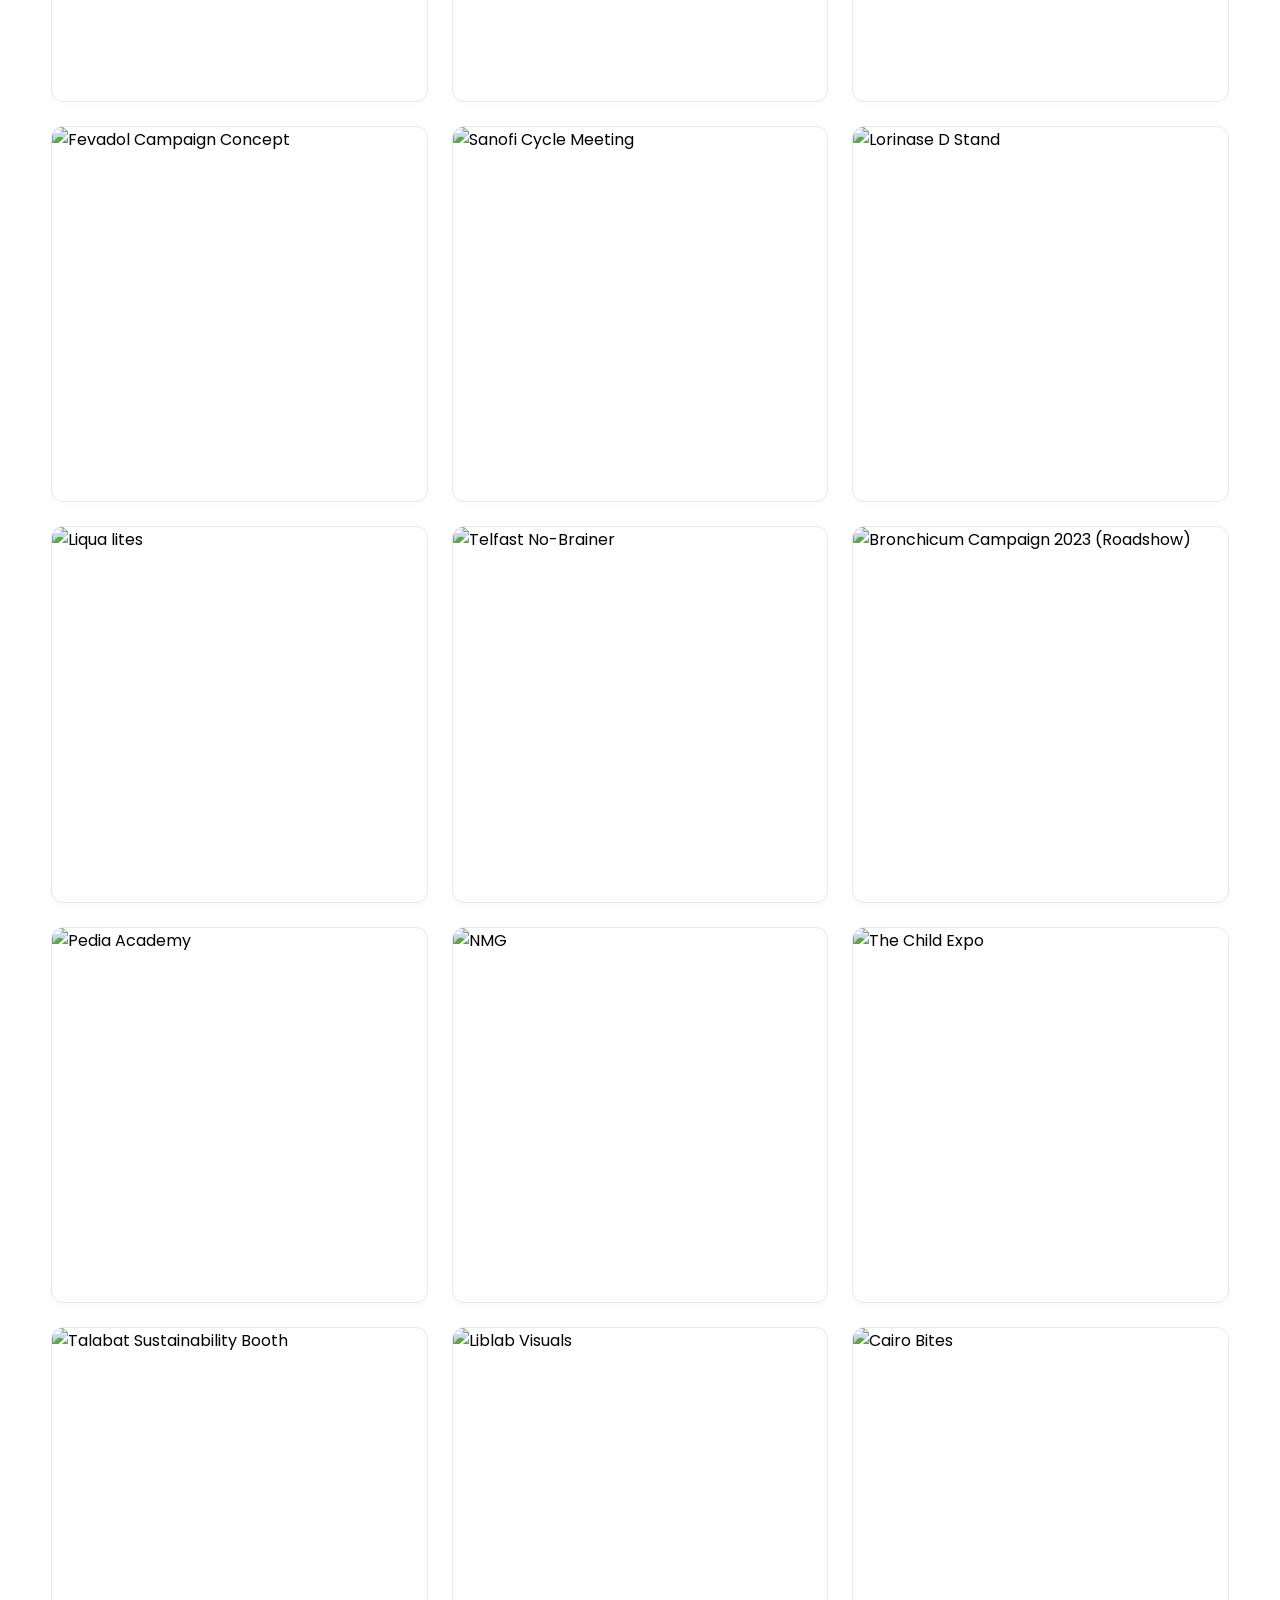
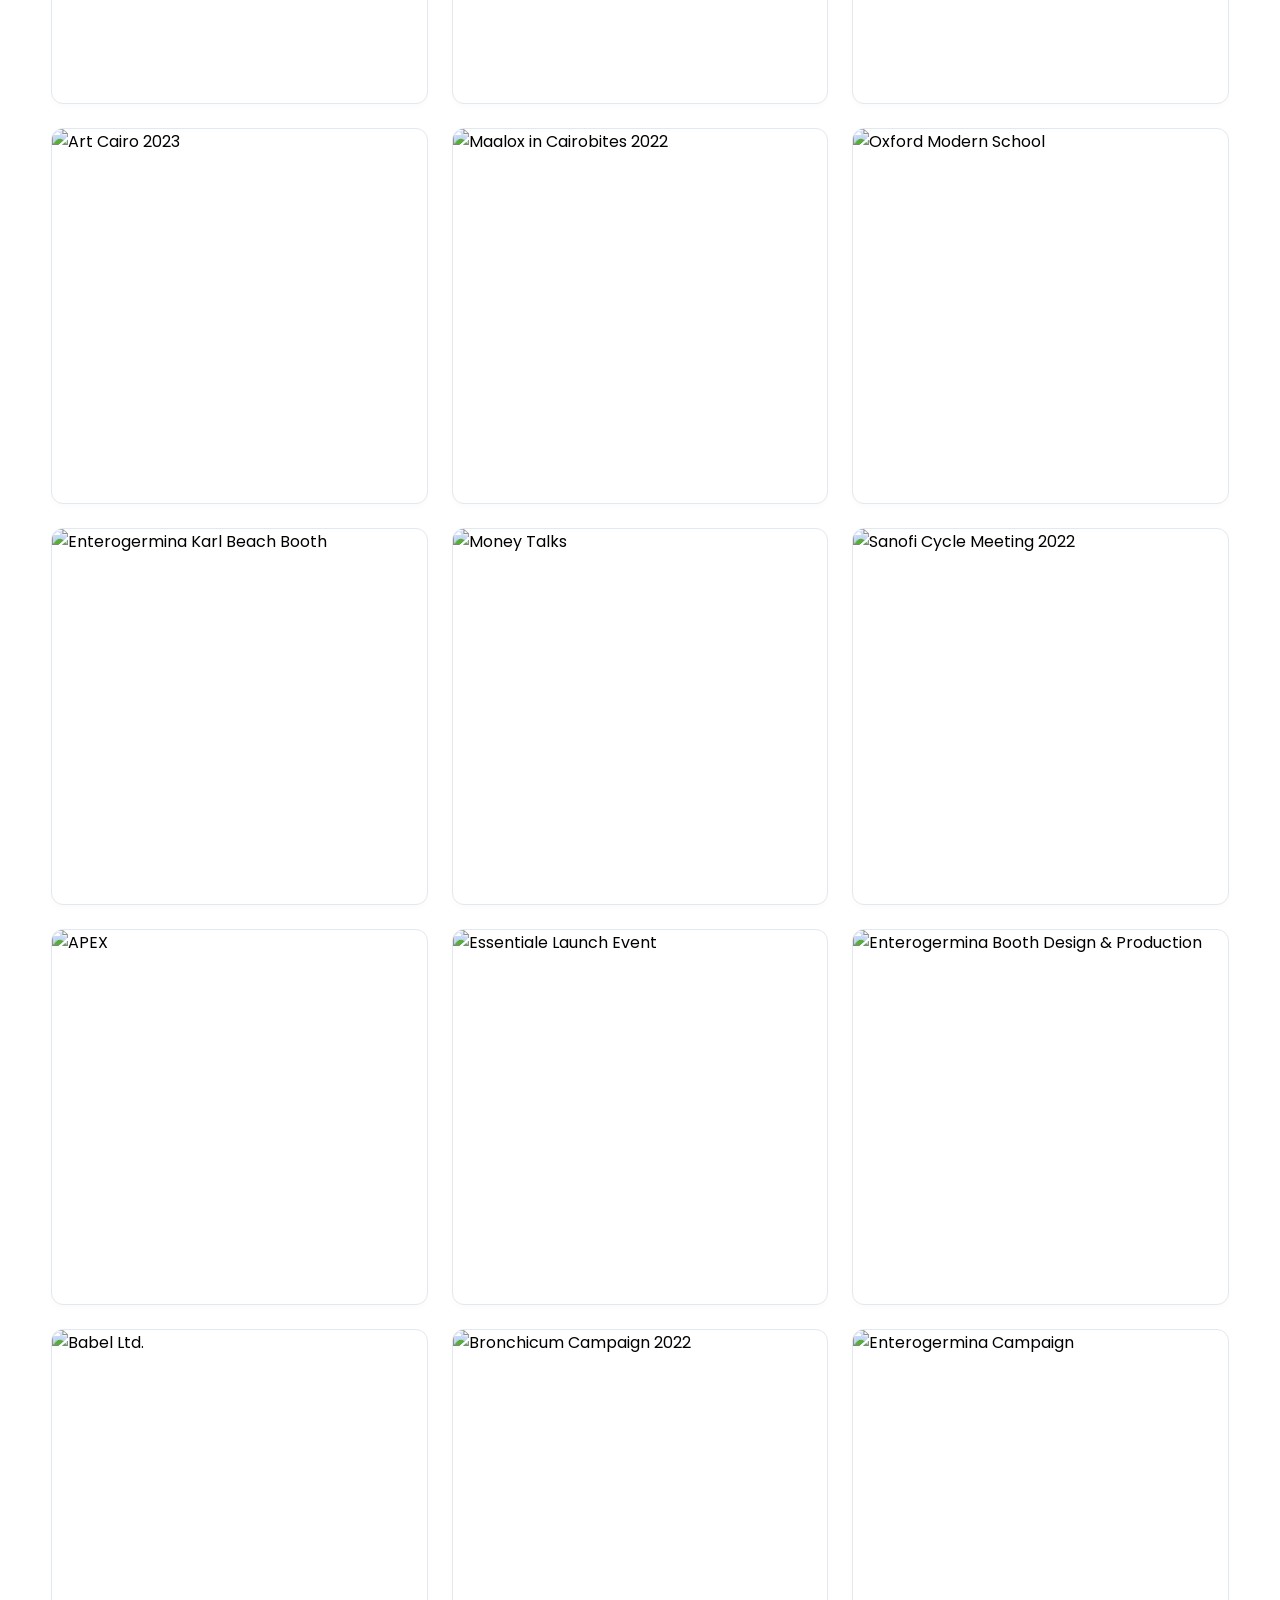
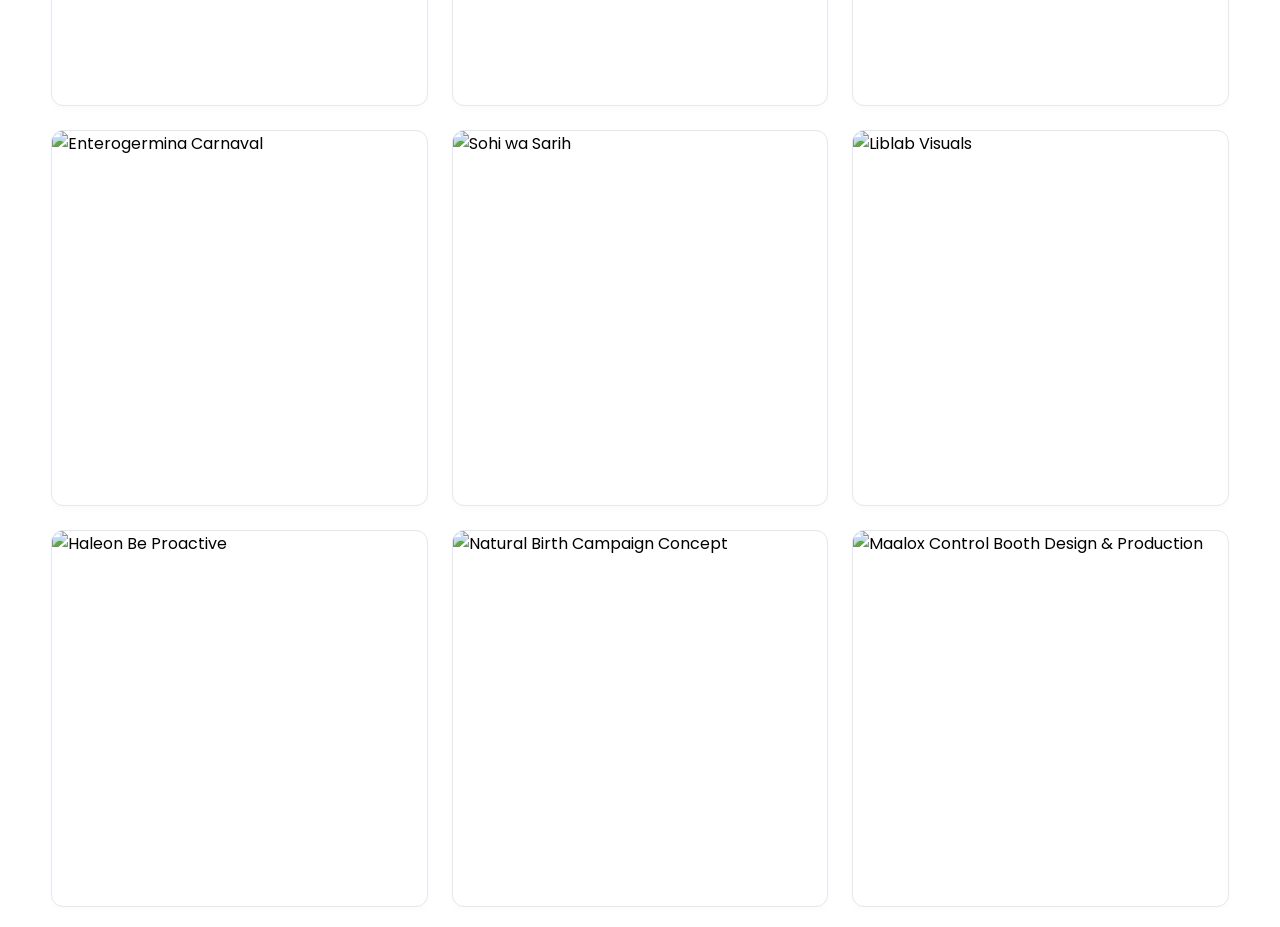
==== commit d8044ed4: "Edits." ====
--- a/portfolio.html
+++ b/portfolio.html
@@ -8,6 +8,7 @@
   <!-- Google Fonts -->
   <link rel="preconnect" href="https://fonts.googleapis.com">
   <link rel="preconnect" href="https://fonts.gstatic.com" crossorigin>
+  <link rel="preconnect" href="https://raw.githubusercontent.com">
   <link href="https://fonts.googleapis.com/css2?family=Poppins:wght@300;400;500;600;700;800;900&display=swap" rel="stylesheet">
 
   <style>
@@ -331,7 +332,7 @@
           const hasVid = !!getVideoUrl(p) || !!p.hasVideo;
 
           item.innerHTML = `
-            <img src="${p.thumbnail}" alt="${p.title}" loading="lazy">
+            <img src="${p.thumbnail}" alt="${p.title}" loading="lazy" decoding="async">
             <div class="portfolio-overlay">
               <span class="portfolio-category-text">${p.category}</span>
               <h3 class="portfolio-title-text">${p.title}</h3>
@@ -379,7 +380,7 @@
                   video.play().catch(()=>{});
                 } else {
                   item.innerHTML = `
-                    <img src="${p.thumbnail}" alt="${p.title}">
+                    <img src="${p.thumbnail}" alt="${p.title}" loading="lazy" decoding="async">
                     <div class="portfolio-overlay">
                       <span class="portfolio-category-text">${p.category}</span>
                       <h3 class="portfolio-title-text">${p.title}</h3>
@@ -446,4 +447,4 @@
     }
   </script>
 </body>
-</html>+</html>
